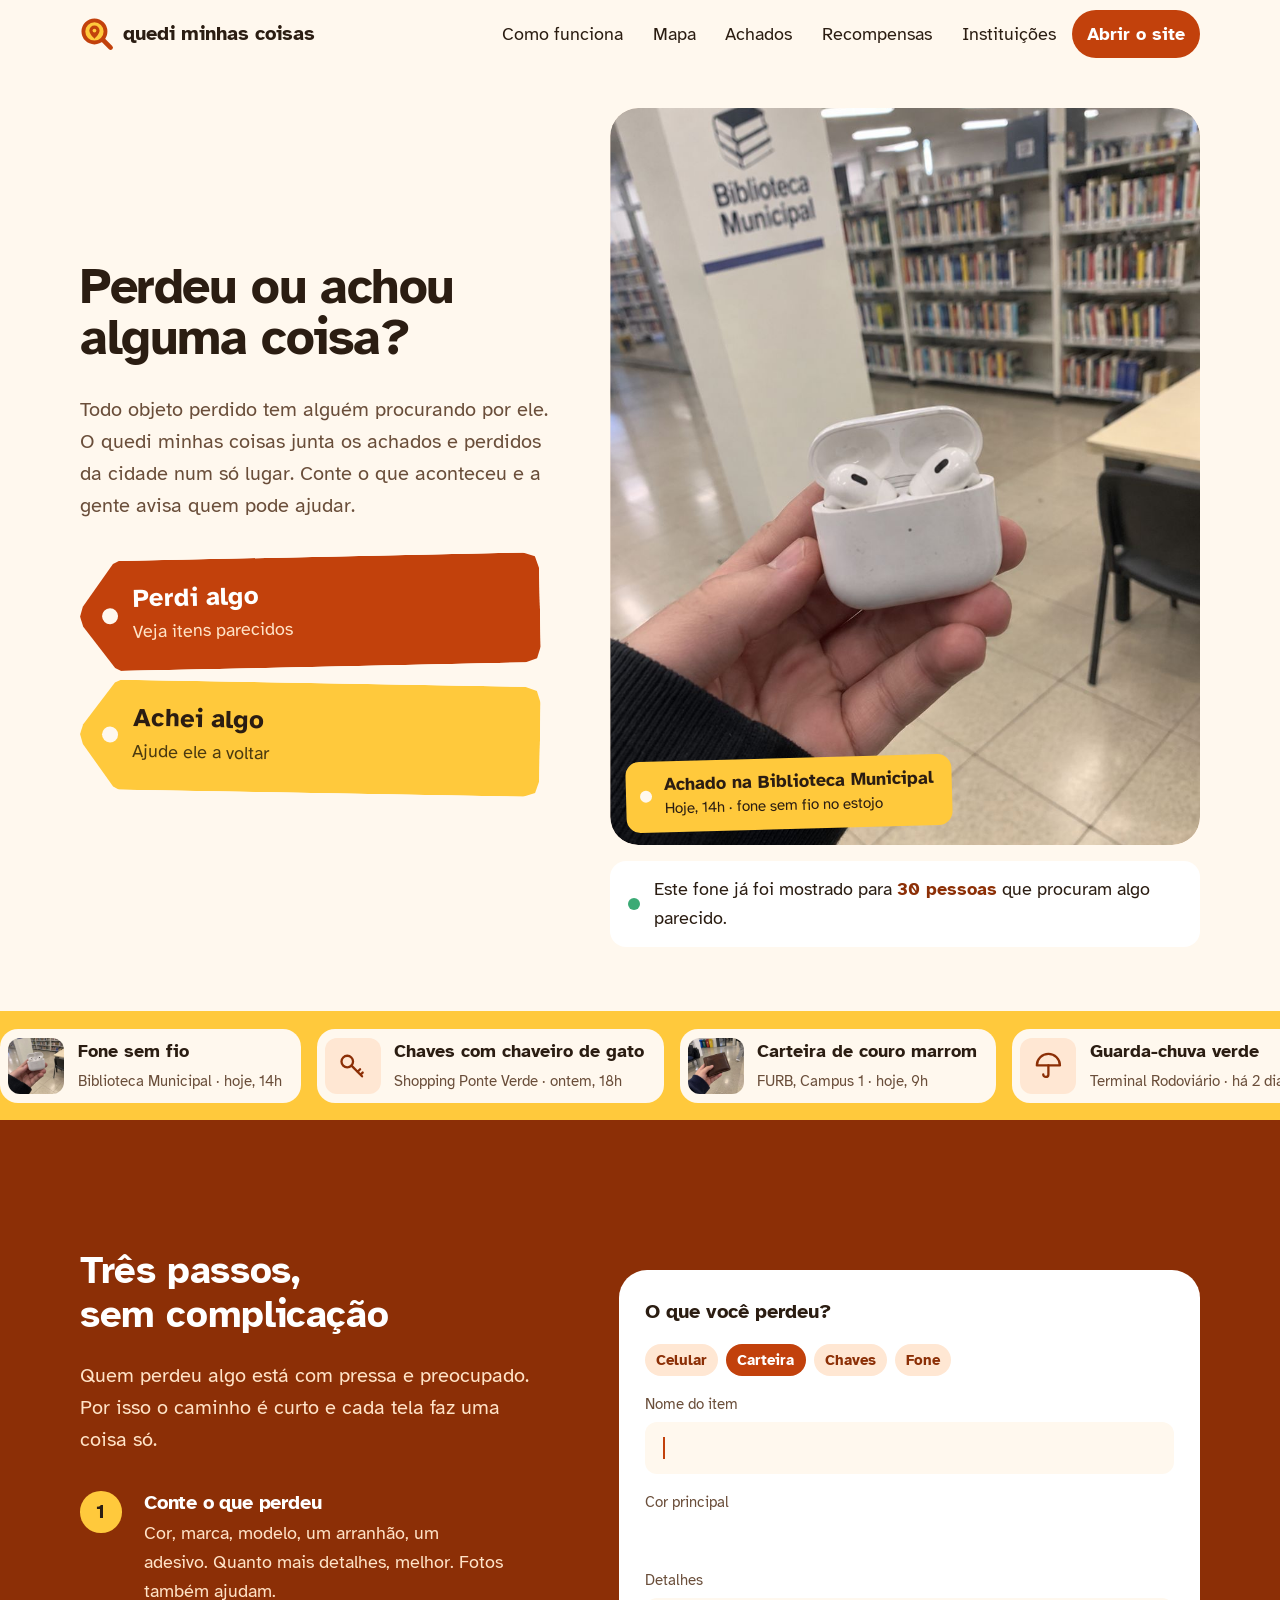
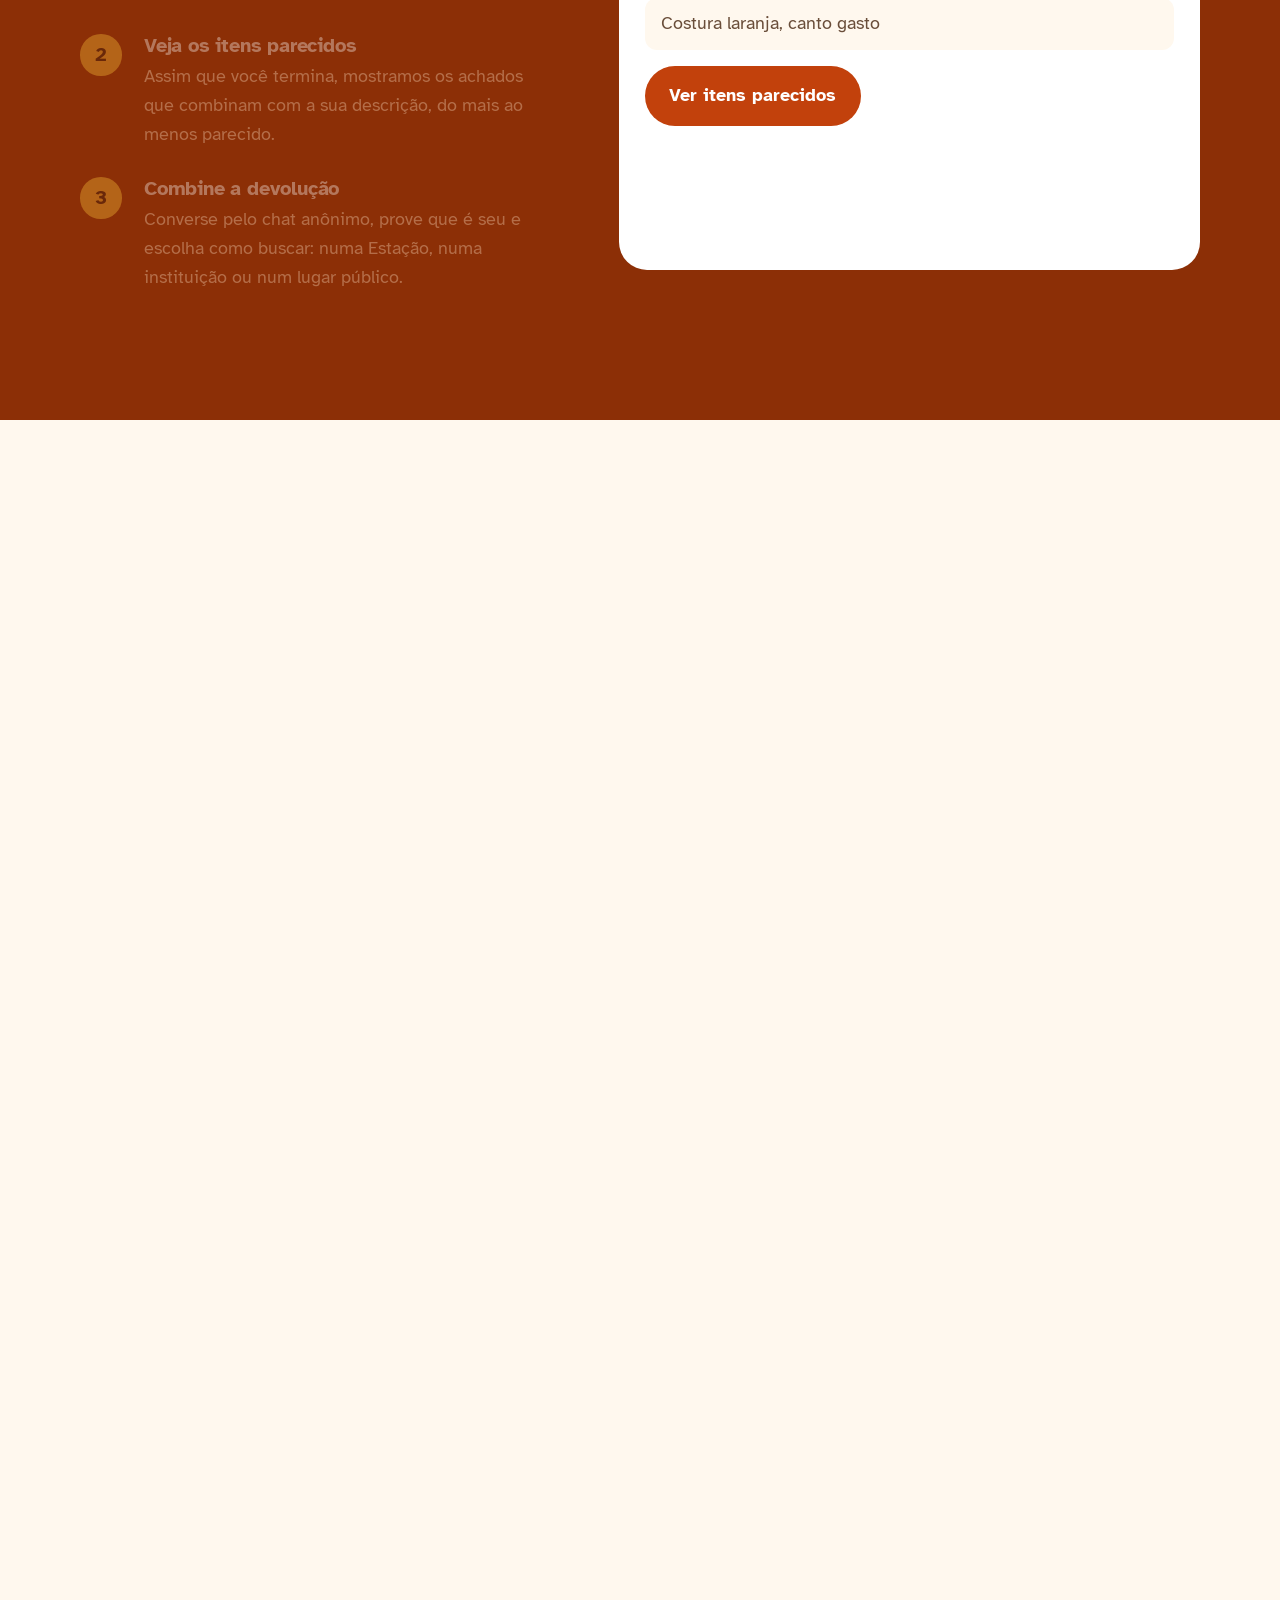
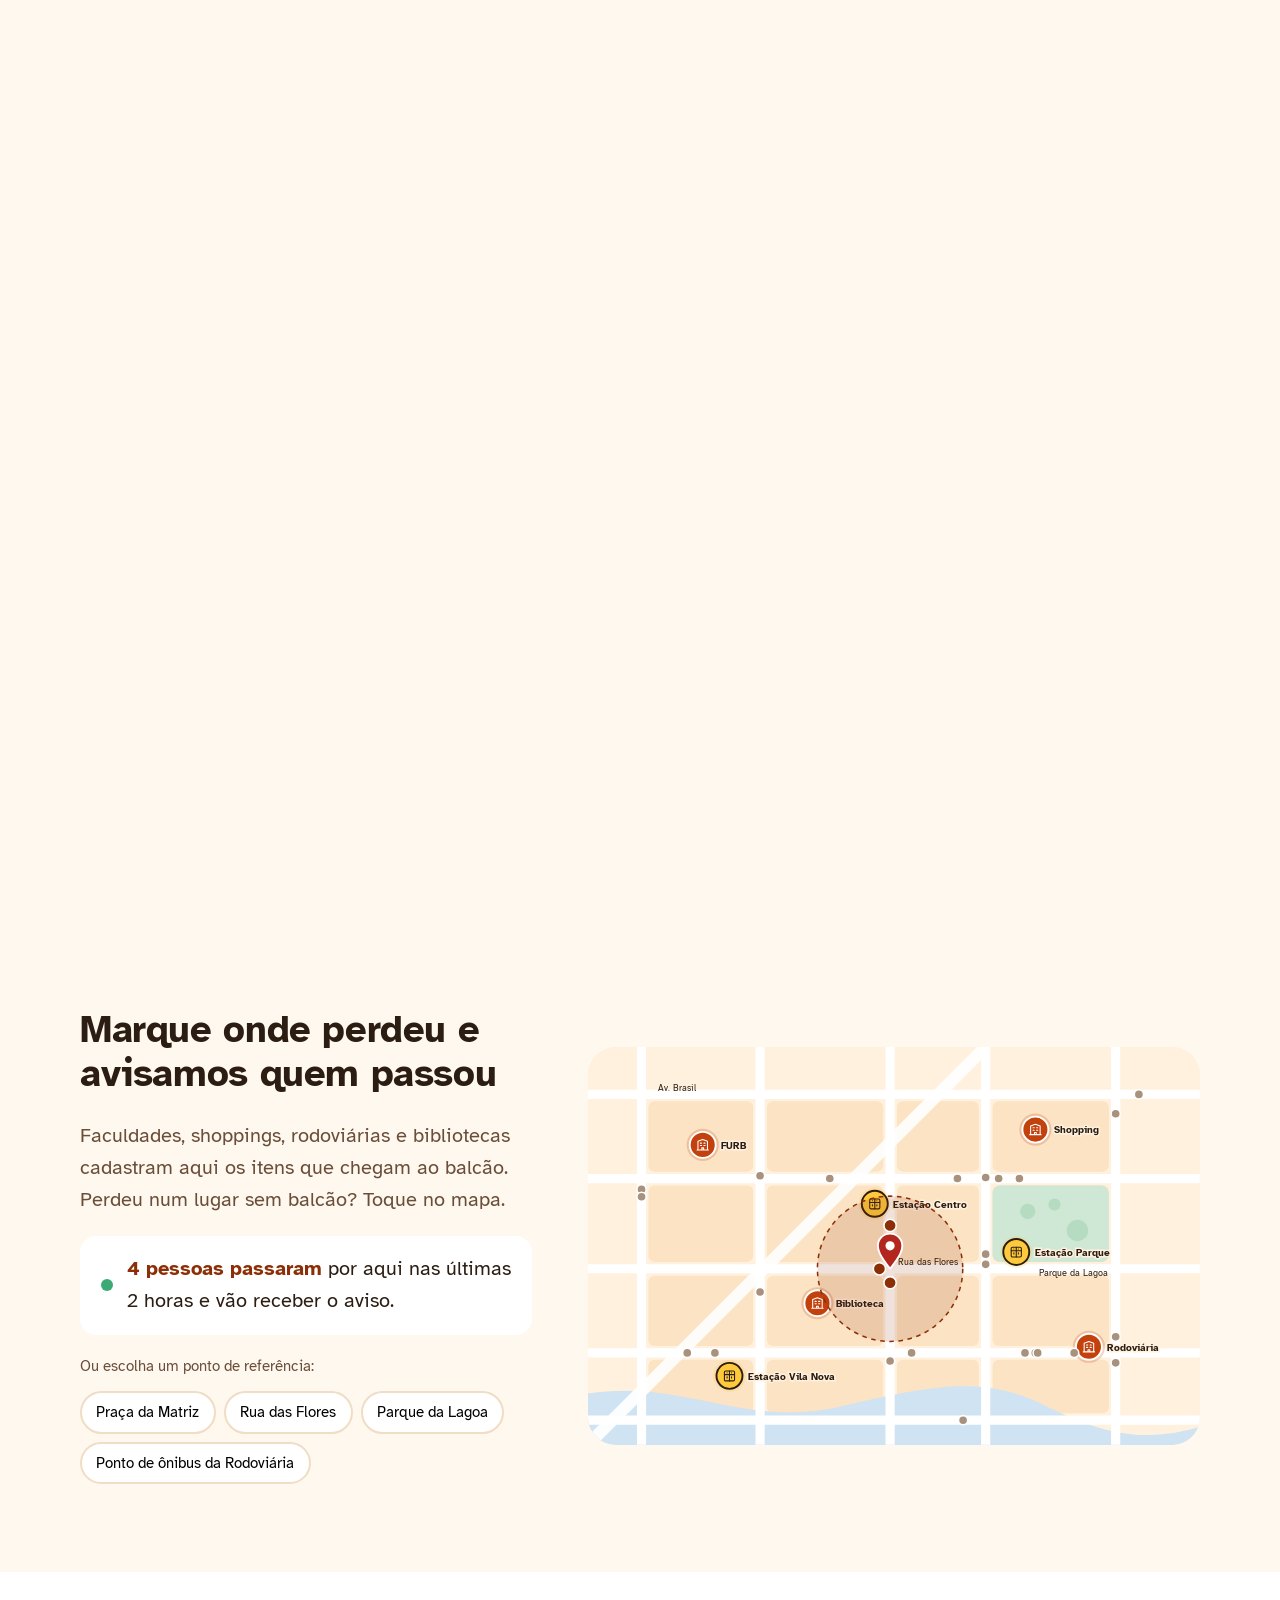
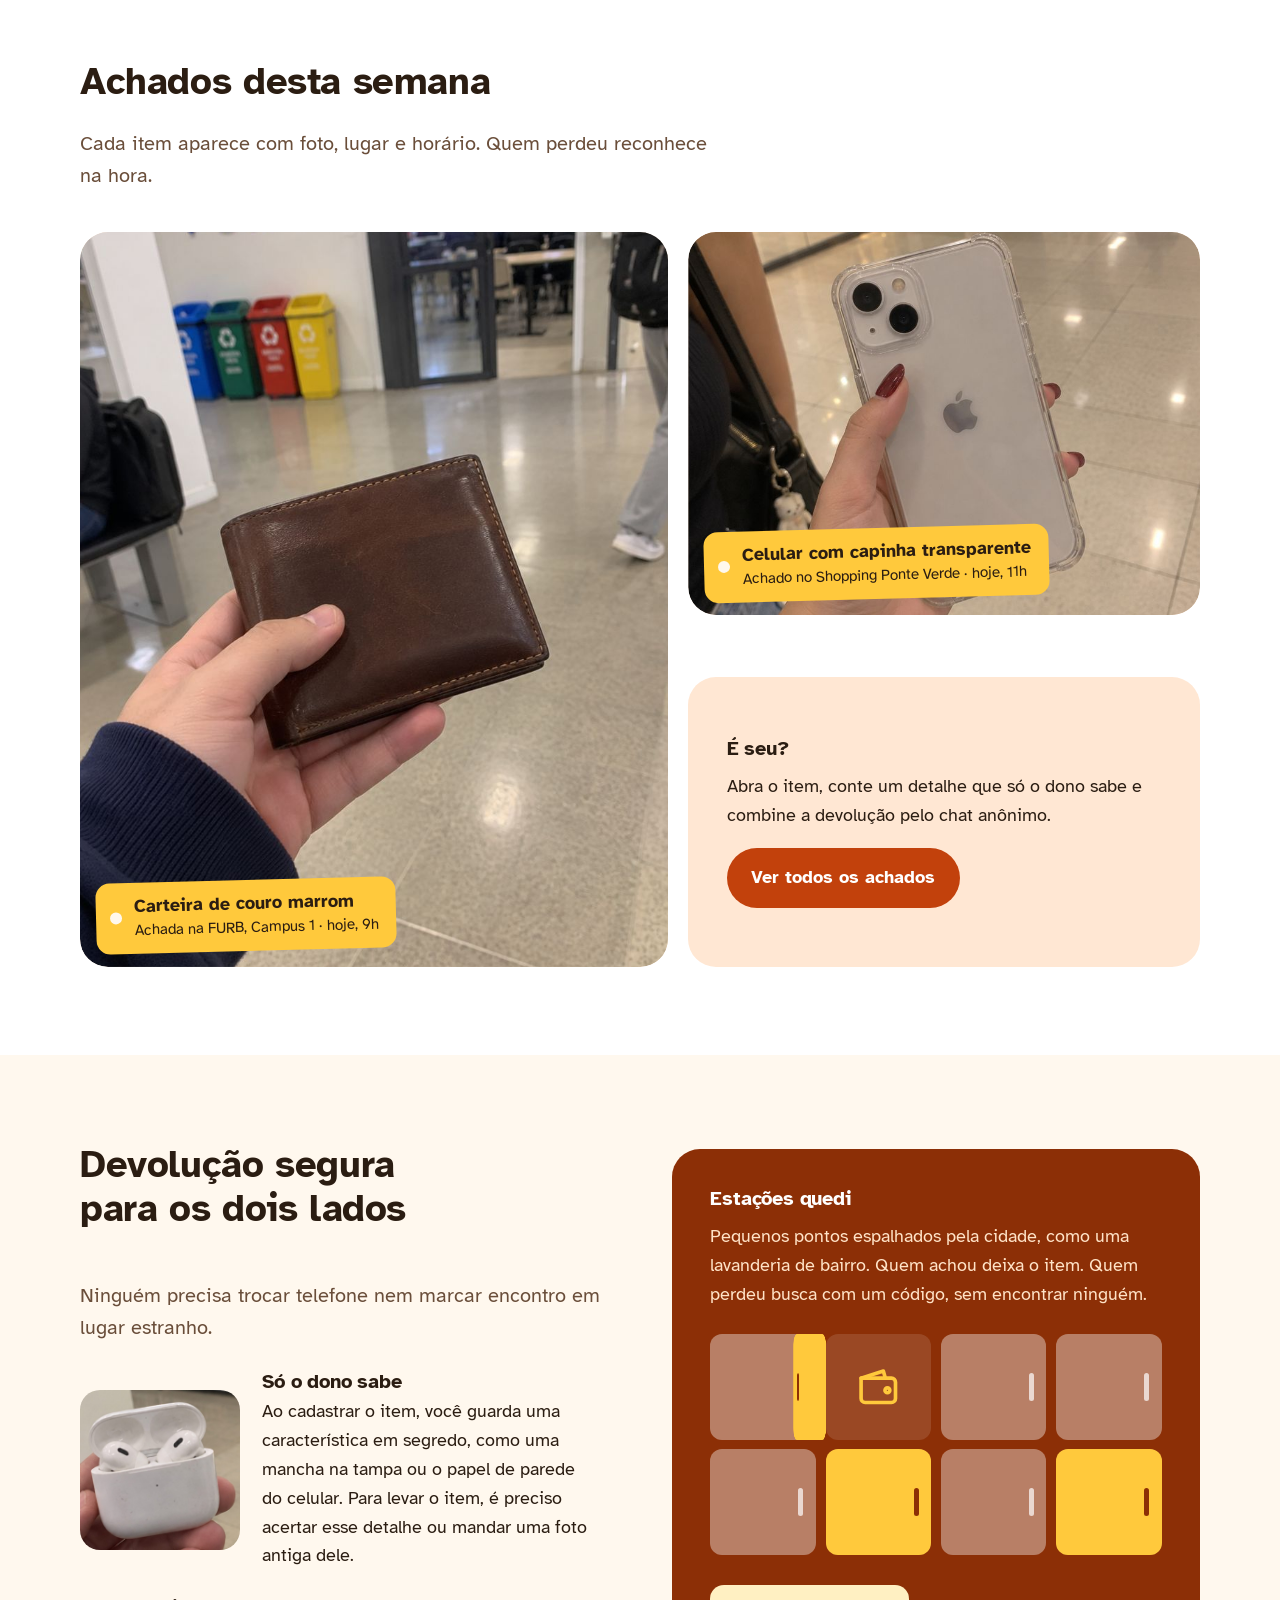
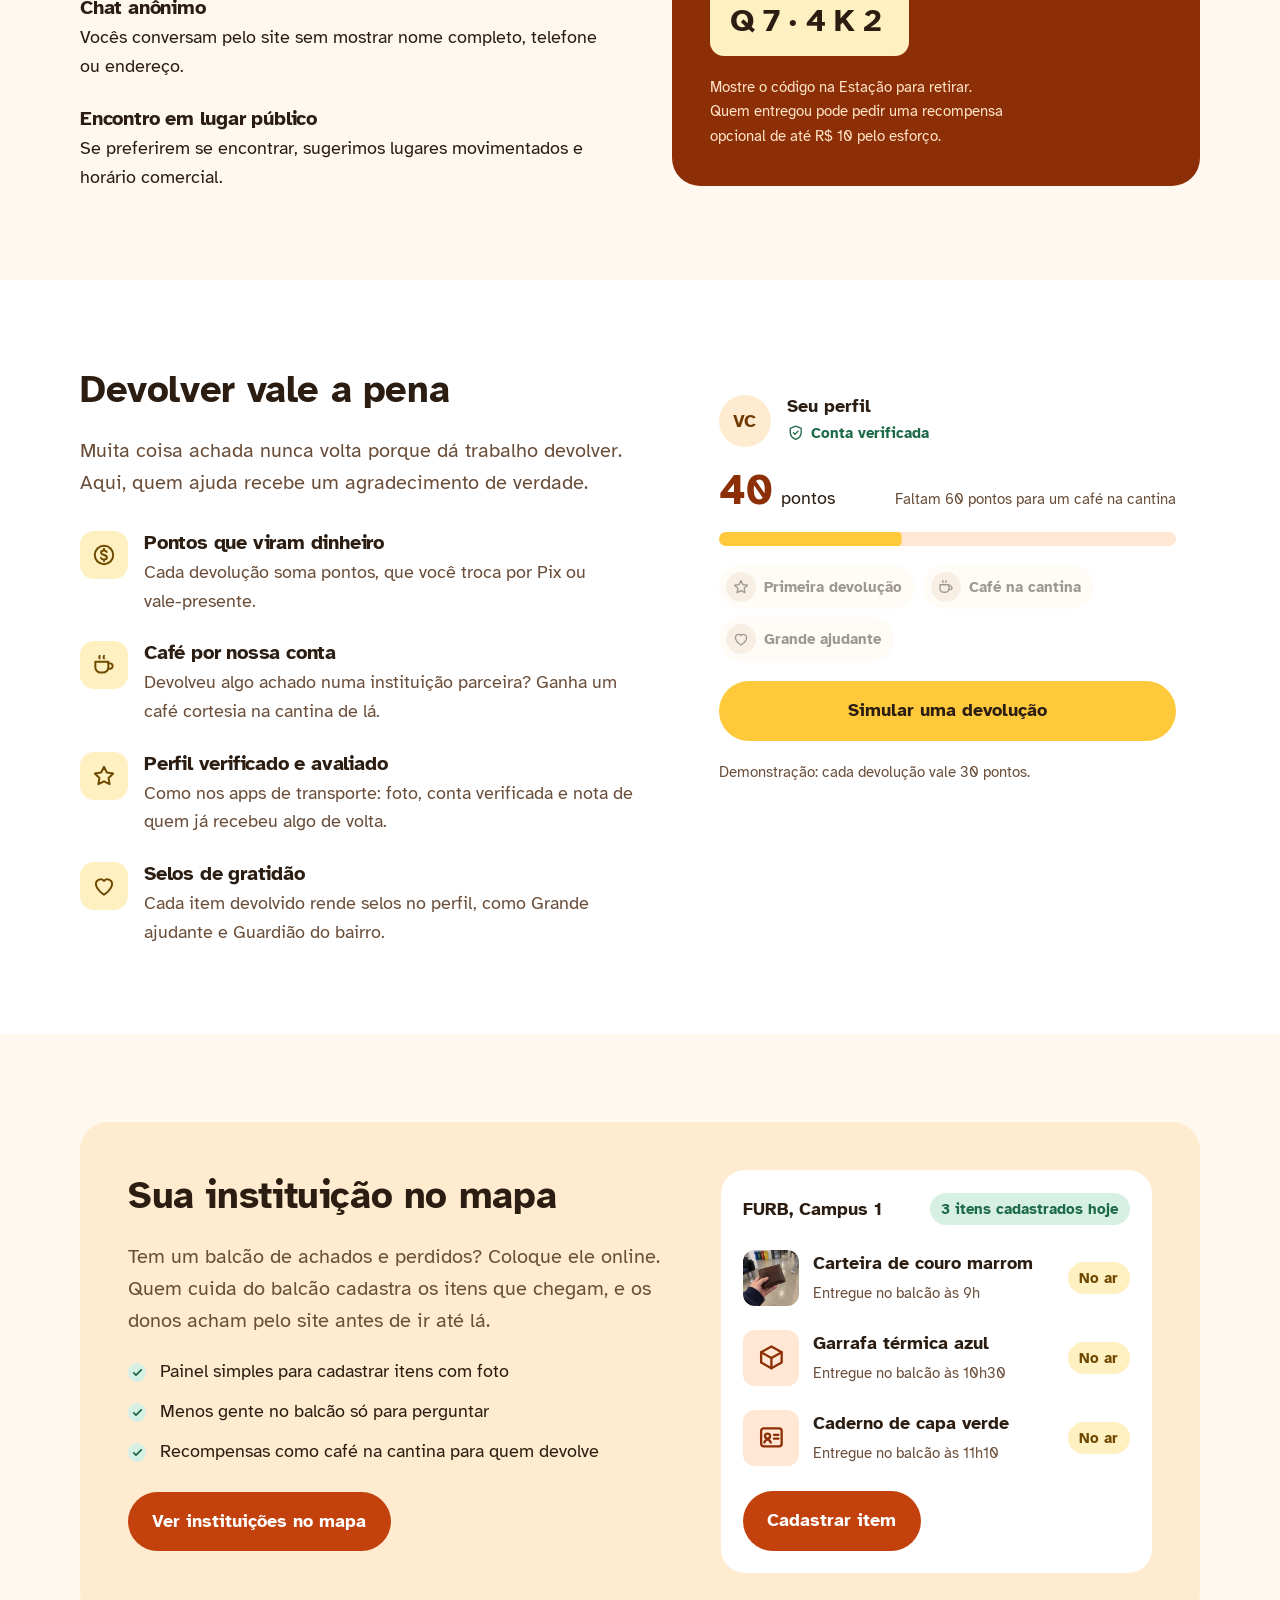
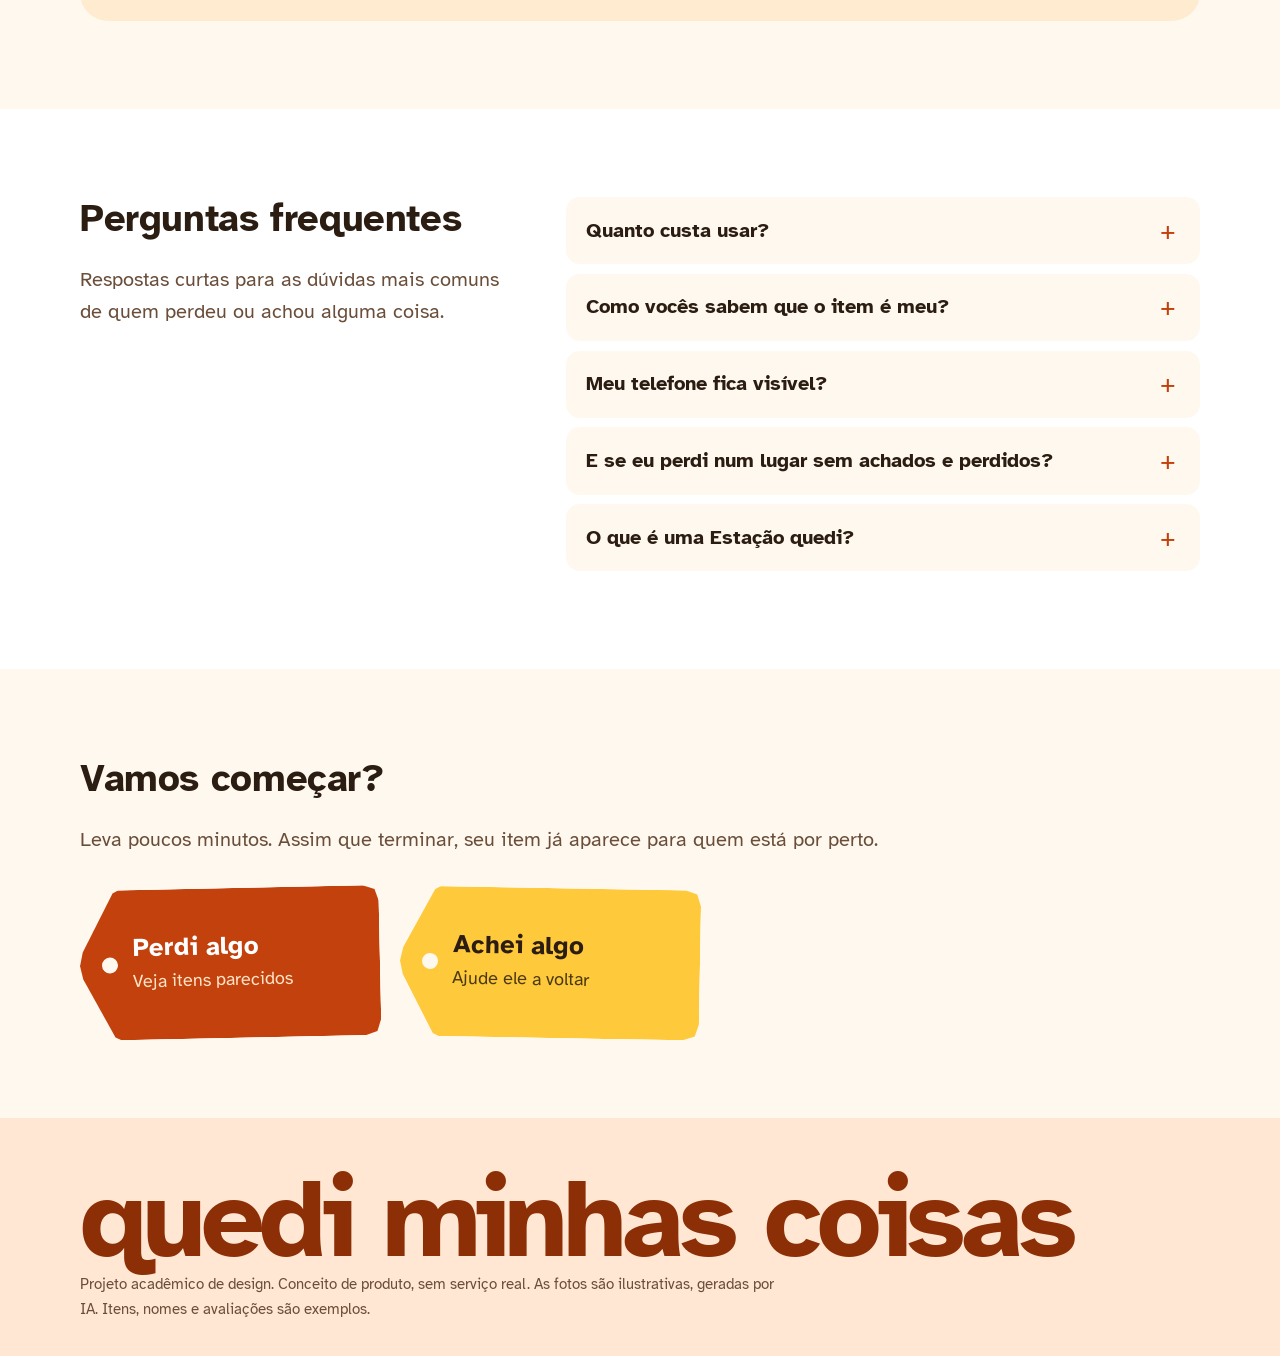
==== index.html @ 99cfe6bd "Site de produto: landing animada e protótipo navegável - Landing (index.html) com animações em GSAP " ====
<!DOCTYPE html>
<html lang="pt-BR">
<head>
  <meta charset="utf-8">
  <meta name="viewport" content="width=device-width, initial-scale=1">
  <meta name="theme-color" content="#FFF8EE">
  <title>quedi minhas coisas: achados e perdidos da cidade num só lugar</title>
  <meta name="description" content="Perdeu ou achou alguma coisa? O quedi minhas coisas junta os achados e perdidos da cidade, encontra itens parecidos com o seu e ajuda na devolução segura.">
  <link rel="preconnect" href="https://fonts.googleapis.com">
  <link rel="preconnect" href="https://fonts.gstatic.com" crossorigin>
  <link href="https://fonts.googleapis.com/css2?family=Atkinson+Hyperlegible:ital,wght@0,400;0,700;1,400&display=swap" rel="stylesheet">
  <link rel="icon" href="favicon.svg" type="image/svg+xml">
  <link rel="stylesheet" href="css/style.css">
  <link rel="stylesheet" href="css/landing.css">
</head>
<body>
  <a class="skip" href="#conteudo">Pular para o conteúdo</a>
  <div class="progress-bar" aria-hidden="true"></div>

  <header class="site-head">
    <div class="wrap">
      <a class="brand" href="index.html" translate="no" data-logo><span class="brand-name">quedi minhas coisas</span></a>
      <nav class="site-nav" aria-label="Principal">
        <a href="#como-funciona">Como funciona</a>
        <a href="#mapa">Mapa</a>
        <a href="#achados">Achados</a>
        <a href="#recompensas">Recompensas</a>
        <a href="#instituicoes">Instituições</a>
        <a class="btn btn-lago btn-small" href="app.html">Abrir o site</a>
      </nav>
    </div>
  </header>

  <main id="conteudo">

    <!-- ===== HERO ===== -->
    <section class="hero">
      <div class="wrap hero-grid">
        <div>
          <h1>Perdeu ou achou alguma coisa?</h1>
          <p class="lead">Todo objeto perdido tem alguém procurando por ele. O quedi minhas coisas junta os achados e perdidos da cidade num só lugar. Conte o que aconteceu e a gente avisa quem pode ajudar.</p>
          <div class="tags">
            <a class="tag tag-lost" href="app.html#perdi">
              <span class="tag-text"><span class="tag-title">Perdi algo</span><span class="tag-sub">Veja itens parecidos</span></span>
            </a>
            <a class="tag tag-found" href="app.html#achei">
              <span class="tag-text"><span class="tag-title">Achei algo</span><span class="tag-sub">Ajude ele a voltar</span></span>
            </a>
          </div>
        </div>
        <div class="hero-side">
          <figure class="hero-photo">
            <img src="assets/img/fone-biblioteca.jpg" width="960" height="1280" fetchpriority="high"
                 alt="Mão segurando um estojo de fone sem fio branco, aberto, dentro da Biblioteca Municipal">
            <figcaption class="photo-tag">Achado na Biblioteca Municipal<br><span>Hoje, 14h · fone sem fio no estojo</span></figcaption>
          </figure>
          <div class="hope" aria-live="polite">
            <span class="hope-dot" aria-hidden="true"></span>
            <span>Este fone já foi mostrado para <strong data-count="30">30 pessoas</strong> que procuram algo parecido.</span>
          </div>
        </div>
      </div>
    </section>

    <!-- ===== FAIXA DE ACHADOS ===== -->
    <section class="marquee" aria-label="Itens achados agora">
      <div class="marquee-track">
        <ul class="m-set">
          <li class="m-item"><img src="assets/img/fone-biblioteca-sq.jpg" width="360" height="360" alt=""><span><strong>Fone sem fio</strong><br><small>Biblioteca Municipal · hoje, 14h</small></span></li>
          <li class="m-item"><div class="thumb" data-icon="chaves"></div><span><strong>Chaves com chaveiro de gato</strong><br><small>Shopping Ponte Verde · ontem, 18h</small></span></li>
          <li class="m-item"><img src="assets/img/carteira-furb-sq.jpg" width="360" height="360" alt=""><span><strong>Carteira de couro marrom</strong><br><small>FURB, Campus 1 · hoje, 9h</small></span></li>
          <li class="m-item"><div class="thumb" data-icon="guardachuva"></div><span><strong>Guarda-chuva verde</strong><br><small>Terminal Rodoviário · há 2 dias</small></span></li>
          <li class="m-item"><img src="assets/img/celular-shopping-sq.jpg" width="360" height="360" alt=""><span><strong>Celular com capinha transparente</strong><br><small>Shopping Ponte Verde · hoje, 11h</small></span></li>
          <li class="m-item"><div class="thumb" data-icon="oculos"></div><span><strong>Óculos de grau</strong><br><small>FURB, Campus 1 · há 4 dias</small></span></li>
          <li class="m-item"><div class="thumb" data-icon="mochila"></div><span><strong>Mochila azul-marinho</strong><br><small>Biblioteca Municipal · ontem, 16h</small></span></li>
        </ul>
      </div>
    </section>

    <!-- ===== COMO FUNCIONA (tela fixa com o protótipo animado) ===== -->
    <section class="story" id="como-funciona" aria-labelledby="t-story">
      <div class="wrap story-grid">
        <div class="story-text">
          <h2 id="t-story">Três passos, sem complicação</h2>
          <p class="lead">Quem perdeu algo está com pressa e preocupado. Por isso o caminho é curto e cada tela faz uma coisa só.</p>
          <ol class="story-steps">
            <li><h3>Conte o que perdeu</h3><p>Cor, marca, modelo, um arranhão, um adesivo. Quanto mais detalhes, melhor. Fotos também ajudam.</p></li>
            <li><h3>Veja os itens parecidos</h3><p>Assim que você termina, mostramos os achados que combinam com a sua descrição, do mais ao menos parecido.</p></li>
            <li><h3>Combine a devolução</h3><p>Converse pelo chat anônimo, prove que é seu e escolha como buscar: numa Estação, numa instituição ou num lugar público.</p></li>
          </ol>
        </div>

        <div class="story-stage" aria-hidden="true">
          <div class="screen screen-0" data-ui>
            <p class="screen-title">O que você perdeu?</p>
            <div class="chip-row"><span class="chip">Celular</span><span class="chip is-pick">Carteira</span><span class="chip">Chaves</span><span class="chip">Fone</span></div>
            <div class="mock-field"><span class="mock-label">Nome do item</span><span class="mock-input"><span data-type>Carteira de couro marrom</span><i class="caret"></i></span></div>
            <div class="mock-field"><span class="mock-label">Cor principal</span><div class="dots"><i style="--c:#222"></i><i style="--c:#fff"></i><i style="--c:#2F6DB5"></i><i class="is-pick" style="--c:#8A5A3B"></i><i style="--c:#C8413B"></i></div></div>
            <div class="mock-field"><span class="mock-label">Detalhes</span><span class="mock-input mock-soft">Costura laranja, canto gasto</span></div>
            <span class="btn btn-lago mock-btn">Ver itens parecidos</span>
          </div>

          <div class="screen screen-1" data-ui>
            <div class="hope"><span class="hope-dot"></span><span>Encontramos <strong>3 itens parecidos</strong> com a sua carteira.</span></div>
            <ul class="mock-list">
              <li class="match-row"><img class="thumb-photo" src="assets/img/carteira-furb-sq.jpg" width="360" height="360" alt=""><div><strong>Carteira de couro marrom</strong><br><span class="muted small">FURB · hoje, 9h</span><div class="bar"><span style="--p:.94"></span></div></div><div class="match-pct"><span data-pct="94">94%</span><small>parecido</small></div></li>
              <li class="match-row"><div class="thumb" data-icon="carteira"></div><div><strong>Carteira preta com zíper</strong><br><span class="muted small">Terminal Rodoviário · 2 dias</span><div class="bar"><span style="--p:.63"></span></div></div><div class="match-pct"><span data-pct="63">63%</span><small>parecido</small></div></li>
              <li class="match-row"><div class="thumb" data-icon="documentos"></div><div><strong>Porta-cartões marrom</strong><br><span class="muted small">Shopping Ponte Verde · 3 dias</span><div class="bar"><span style="--p:.48"></span></div></div><div class="match-pct"><span data-pct="48">48%</span><small>parecido</small></div></li>
            </ul>
          </div>

          <div class="screen screen-2" data-ui>
            <div class="chip chip-menta">Dono confirmado</div>
            <div class="chat-mock">
              <div class="msg them"><small>Marina (quem achou)</small>Achei hoje cedo na FURB e guardei direitinho.</div>
              <div class="msg me"><small>Você</small>Que alívio! Posso buscar numa Estação?</div>
              <div class="msg them"><small>Marina (quem achou)</small>Pode sim. Deixo lá até as 18h.</div>
            </div>
            <div class="pickup">
              <div class="code">Q7·4K2</div>
              <p class="muted small">Código de retirada na Estação quedi Centro, Rua das Flores, 120</p>
            </div>
          </div>
        </div>
      </div>
    </section>

    <!-- ===== MAPA VIVO ===== -->
    <section class="section" id="mapa" aria-labelledby="t-mapa">
      <div class="wrap map-live">
        <div class="map-copy">
          <h2 id="t-mapa" data-reveal>Marque onde perdeu e avisamos quem passou</h2>
          <p class="lead" data-reveal>Faculdades, shoppings, rodoviárias e bibliotecas cadastram aqui os itens que chegam ao balcão. Perdeu num lugar sem balcão? Toque no mapa.</p>
          <div class="hope hope-big" data-reveal aria-live="polite">
            <span class="hope-dot" aria-hidden="true"></span>
            <span id="notified">Toque no mapa para ver quantas pessoas seriam avisadas.</span>
          </div>
          <p class="muted small" data-reveal style="margin:1.2rem 0 .6rem">Ou escolha um ponto de referência:</p>
          <div class="landmarks" id="landmarks" data-reveal></div>
        </div>
        <div class="map-live-box" id="live-map" data-reveal></div>
      </div>
    </section>

    <!-- ===== ACHADOS DA SEMANA ===== -->
    <section class="section section-alt" id="achados" aria-labelledby="t-achados">
      <div class="wrap">
        <div class="section-head">
          <h2 id="t-achados" data-reveal>Achados desta semana</h2>
          <p class="lead" data-reveal>Cada item aparece com foto, lugar e horário. Quem perdeu reconhece na hora.</p>
        </div>
        <div class="found-wall">
          <figure class="found-big">
            <img src="assets/img/carteira-furb.jpg" width="960" height="1280" loading="lazy" alt="Mão segurando uma carteira de couro marrom no saguão da FURB">
            <figcaption class="photo-tag">Carteira de couro marrom<br><span>Achada na FURB, Campus 1 · hoje, 9h</span></figcaption>
          </figure>
          <figure class="found-small">
            <img src="assets/img/celular-shopping.jpg" width="960" height="1280" loading="lazy" alt="Mão segurando um celular branco com capinha transparente num corredor de shopping">
            <figcaption class="photo-tag">Celular com capinha transparente<br><span>Achado no Shopping Ponte Verde · hoje, 11h</span></figcaption>
          </figure>
          <div class="found-note" data-reveal>
            <h3>É seu?</h3>
            <p>Abra o item, conte um detalhe que só o dono sabe e combine a devolução pelo chat anônimo.</p>
            <a class="btn btn-lago" href="app.html#inicio">Ver todos os achados</a>
          </div>
        </div>
      </div>
    </section>

    <!-- ===== DEVOLUÇÃO SEGURA + ESTAÇÃO ===== -->
    <section class="section" id="seguranca" aria-labelledby="t-seg">
      <div class="wrap station-grid">
        <div class="station-copy">
          <h2 id="t-seg" data-reveal>Devolução segura para os dois lados</h2>
          <p class="lead" data-reveal>Ninguém precisa trocar telefone nem marcar encontro em lugar estranho.</p>
          <div class="secret-row" data-reveal>
            <img src="assets/img/fone-detalhe.jpg" width="720" height="688" loading="lazy" alt="Estojo de fone branco de perto, com pequenas manchas na tampa">
            <div>
              <h3>Só o dono sabe</h3>
              <p>Ao cadastrar o item, você guarda uma característica em segredo, como uma mancha na tampa ou o papel de parede do celular. Para levar o item, é preciso acertar esse detalhe ou mandar uma foto antiga dele.</p>
            </div>
          </div>
          <div data-reveal>
            <h3>Chat anônimo</h3>
            <p>Vocês conversam pelo site sem mostrar nome completo, telefone ou endereço.</p>
          </div>
          <div data-reveal>
            <h3>Encontro em lugar público</h3>
            <p>Se preferirem se encontrar, sugerimos lugares movimentados e horário comercial.</p>
          </div>
        </div>

        <div class="station-card" data-reveal>
          <h3>Estações quedi</h3>
          <p>Pequenos pontos espalhados pela cidade, como uma lavanderia de bairro. Quem achou deixa o item. Quem perdeu busca com um código, sem encontrar ninguém.</p>
          <div class="lockers-live" role="group" aria-label="Compartimentos de uma Estação quedi. Toque para abrir.">
            <button class="locker" type="button" aria-expanded="false" aria-label="Abrir compartimento vazio"><span class="inside"></span><span class="door"></span></button>
            <button class="locker is-full" type="button" aria-expanded="false" aria-label="Abrir compartimento com uma carteira"><span class="inside" data-icon="carteira"></span><span class="door"></span></button>
            <button class="locker" type="button" aria-expanded="false" aria-label="Abrir compartimento vazio"><span class="inside"></span><span class="door"></span></button>
            <button class="locker" type="button" aria-expanded="false" aria-label="Abrir compartimento vazio"><span class="inside"></span><span class="door"></span></button>
            <button class="locker" type="button" aria-expanded="false" aria-label="Abrir compartimento vazio"><span class="inside"></span><span class="door"></span></button>
            <button class="locker is-full" type="button" aria-expanded="false" aria-label="Abrir compartimento com chaves"><span class="inside" data-icon="chaves"></span><span class="door"></span></button>
            <button class="locker" type="button" aria-expanded="false" aria-label="Abrir compartimento vazio"><span class="inside"></span><span class="door"></span></button>
            <button class="locker is-full" type="button" aria-expanded="false" aria-label="Abrir compartimento com um fone"><span class="inside" data-icon="fone"></span><span class="door"></span></button>
          </div>
          <div class="station-foot">
            <div>
              <div class="code" id="station-code" role="img" aria-label="Código de retirada: Q 7, 4, K 2">Q7·4K2</div>
            </div>
            <p class="small">Mostre o código na Estação para retirar. Quem entregou pode pedir uma recompensa opcional de até R$ 10 pelo esforço.</p>
          </div>
        </div>
      </div>
    </section>

    <!-- ===== RECOMPENSAS ===== -->
    <section class="section section-alt" id="recompensas" aria-labelledby="t-rec">
      <div class="wrap rewards">
        <div>
          <h2 id="t-rec" data-reveal>Devolver vale a pena</h2>
          <p class="lead" data-reveal>Muita coisa achada nunca volta porque dá trabalho devolver. Aqui, quem ajuda recebe um agradecimento de verdade.</p>
          <ul class="reward-list">
            <li data-reveal><div class="ico" data-icon="moeda"></div><div><h3>Pontos que viram dinheiro</h3><p>Cada devolução soma pontos, que você troca por Pix ou vale-presente.</p></div></li>
            <li data-reveal><div class="ico" data-icon="cafe"></div><div><h3>Café por nossa conta</h3><p>Devolveu algo achado numa instituição parceira? Ganha um café cortesia na cantina de lá.</p></div></li>
            <li data-reveal><div class="ico" data-icon="estrela"></div><div><h3>Perfil verificado e avaliado</h3><p>Como nos apps de transporte: foto, conta verificada e nota de quem já recebeu algo de volta.</p></div></li>
            <li data-reveal><div class="ico" data-icon="coracao"></div><div><h3>Selos de gratidão</h3><p>Cada item devolvido rende selos no perfil, como Grande ajudante e Guardião do bairro.</p></div></li>
          </ul>
        </div>

        <div class="panel rewards-live" data-ui data-reveal>
          <div class="profile-top">
            <div class="avatar">VC</div>
            <div><strong>Seu perfil</strong><br><span class="verified" data-icon-inline="escudo">Conta verificada</span></div>
          </div>
          <div class="points-row">
            <div class="points"><b id="pts">40</b><span>pontos</span></div>
            <span class="muted small" id="pts-next" aria-live="polite">Faltam 60 pontos para um café na cantina</span>
          </div>
          <div class="meter" role="progressbar" aria-valuemin="0" aria-valuemax="100" aria-valuenow="40" aria-label="Progresso até o café na cantina"><span id="meter-fill"></span></div>
          <div class="seals" id="seals">
            <span class="seal is-locked" data-need="1"><i data-icon="estrela"></i>Primeira devolução</span>
            <span class="seal is-locked" data-need="2"><i data-icon="cafe"></i>Café na cantina</span>
            <span class="seal is-locked" data-need="5"><i data-icon="coracao"></i>Grande ajudante</span>
          </div>
          <button class="btn btn-sol" type="button" id="sim-return">Simular uma devolução</button>
          <p class="hint">Demonstração: cada devolução vale 30 pontos.</p>
        </div>
      </div>
    </section>

    <!-- ===== INSTITUIÇÕES ===== -->
    <section class="section" id="instituicoes" aria-labelledby="t-inst">
      <div class="wrap">
        <div class="inst">
          <div>
            <h2 id="t-inst" data-reveal>Sua instituição no mapa</h2>
            <p class="lead" data-reveal>Tem um balcão de achados e perdidos? Coloque ele online. Quem cuida do balcão cadastra os itens que chegam, e os donos acham pelo site antes de ir até lá.</p>
            <ul class="checks" data-reveal>
              <li>Painel simples para cadastrar itens com foto</li>
              <li>Menos gente no balcão só para perguntar</li>
              <li>Recompensas como café na cantina para quem devolve</li>
            </ul>
            <p style="margin-top:1.6rem" data-reveal><a class="btn btn-lago" href="app.html#mapa">Ver instituições no mapa</a></p>
          </div>
          <div class="inst-panel" data-ui aria-label="Exemplo do painel da instituição">
            <div class="inst-head"><strong>FURB, Campus 1</strong><span class="chip chip-menta">3 itens cadastrados hoje</span></div>
            <ul class="inst-list">
              <li><img class="thumb-photo" src="assets/img/carteira-furb-sq.jpg" width="360" height="360" alt=""><div><strong>Carteira de couro marrom</strong><br><span class="muted small">Entregue no balcão às 9h</span></div><span class="chip chip-sol">No ar</span></li>
              <li><div class="thumb" data-icon="outro"></div><div><strong>Garrafa térmica azul</strong><br><span class="muted small">Entregue no balcão às 10h30</span></div><span class="chip chip-sol">No ar</span></li>
              <li><div class="thumb" data-icon="documentos"></div><div><strong>Caderno de capa verde</strong><br><span class="muted small">Entregue no balcão às 11h10</span></div><span class="chip chip-sol">No ar</span></li>
            </ul>
            <span class="btn btn-lago mock-btn">Cadastrar item</span>
          </div>
        </div>
      </div>
    </section>

    <!-- ===== FAQ ===== -->
    <section class="section section-alt" aria-labelledby="t-faq">
      <div class="wrap faq-grid">
        <div class="section-head">
          <h2 id="t-faq" data-reveal>Perguntas frequentes</h2>
          <p class="lead" data-reveal>Respostas curtas para as dúvidas mais comuns de quem perdeu ou achou alguma coisa.</p>
        </div>
        <div class="faq" data-reveal>
          <details>
            <summary>Quanto custa usar?</summary>
            <p>Cadastrar um item perdido ou achado é de graça. A única taxa é a recompensa opcional de até R$ 10 que quem achou pode pedir ao deixar o item numa Estação.</p>
          </details>
          <details>
            <summary>Como vocês sabem que o item é meu?</summary>
            <p>No cadastro, você guarda uma característica que não aparece para ninguém. Para retirar o item, você precisa acertar esse detalhe ou mandar uma foto em que o item aparece.</p>
          </details>
          <details>
            <summary>Meu telefone fica visível?</summary>
            <p>Não. Toda conversa acontece pelo chat anônimo do site. Você decide se quer compartilhar mais alguma coisa.</p>
          </details>
          <details>
            <summary>E se eu perdi num lugar sem achados e perdidos?</summary>
            <p>Marque no mapa onde acha que perdeu, com dia e hora. As pessoas que passaram perto desse ponto recebem um aviso para ficar de olho.</p>
          </details>
          <details>
            <summary>O que é uma Estação quedi?</summary>
            <p>Um ponto físico pequeno, como uma lavanderia de bairro ou uma agência dos Correios. Serve para a cidade toda: quem achou deixa o item lá, e o dono busca com um código.</p>
          </details>
        </div>
      </div>
    </section>

    <!-- ===== FINAL ===== -->
    <section class="section final" aria-labelledby="t-final">
      <div class="wrap">
        <h2 id="t-final" data-reveal>Vamos começar?</h2>
        <p class="lead" data-reveal>Leva poucos minutos. Assim que terminar, seu item já aparece para quem está por perto.</p>
        <div class="tags" data-reveal>
          <a class="tag tag-lost" href="app.html#perdi"><span class="tag-text"><span class="tag-title">Perdi algo</span><span class="tag-sub">Veja itens parecidos</span></span></a>
          <a class="tag tag-found" href="app.html#achei"><span class="tag-text"><span class="tag-title">Achei algo</span><span class="tag-sub">Ajude ele a voltar</span></span></a>
        </div>
      </div>
    </section>
  </main>

  <footer class="site-foot site-foot-big">
    <div class="wrap">
      <p class="wordmark" translate="no" aria-hidden="true">quedi minhas coisas</p>
      <p class="muted small foot-note">Projeto acadêmico de design. Conceito de produto, sem serviço real. As fotos são ilustrativas, geradas por IA. Itens, nomes e avaliações são exemplos.</p>
    </div>
  </footer>

  <script src="assets/vendor/gsap.min.js"></script>
  <script src="assets/vendor/ScrollTrigger.min.js"></script>
  <script src="js/shared.js"></script>
  <script src="js/motion.js"></script>
</body>
</html>
---- css/style.css ----
/* ============================================================
   quedi minhas coisas — estilos compartilhados
   Paleta quente (laranja + amarelo), tipografia
   Atkinson Hyperlegible (criada para máxima legibilidade).
   ============================================================ */

:root {
  --bg: #FFF8EE;
  --surface: #FFFFFF;
  --ink: #2B1D12;
  --ink-soft: #6A4E3A;
  --line: #F0DDC5;

  --lago: #C2410C;        /* "Perdi algo" / ações principais */
  --lago-deep: #8C2F06;
  --lago-soft: #FFE7D3;

  --sol: #FFC93C;         /* "Achei algo" / esperança */
  --sol-soft: #FFF0C2;
  --sol-deep: #6E4A00;

  --menta: #D6F0E4;       /* confirmações */
  --menta-deep: #1D6A48;

  --lilas: #FFEBCF;

  --r-tag: 20px;
  --r-box: 16px;
  --r-field: 12px;

  --shadow: 0 1px 2px rgba(43, 29, 18, .06), 0 8px 24px rgba(194, 65, 12, .1);

  --font: "Atkinson Hyperlegible", system-ui, -apple-system, "Segoe UI", sans-serif;
  --measure: 62ch;
  --ease-out: cubic-bezier(0.23, 1, 0.32, 1);
  --ease-in-out: cubic-bezier(0.77, 0, 0.175, 1);
  --ease-drawer: cubic-bezier(0.32, 0.72, 0, 1);
}

* { box-sizing: border-box; }
[hidden] { display: none !important; }
[tabindex="-1"]:focus { outline: none; }
html { scroll-behavior: smooth; }
@media (prefers-reduced-motion: reduce) {
  html { scroll-behavior: auto; }
  *, *::before, *::after { animation: none !important; transition: none !important; }
}

body {
  margin: 0;
  font-family: var(--font);
  font-size: 1.125rem;
  line-height: 1.6;
  color: var(--ink);
  background: var(--bg);
  -webkit-font-smoothing: antialiased;
}

img, svg { display: block; max-width: 100%; }
a { color: var(--lago); text-underline-offset: 3px; }
a:hover { color: var(--lago-deep); }

:focus-visible {
  outline: 3px solid var(--lago);
  outline-offset: 3px;
  border-radius: 6px;
}

.skip {
  position: absolute; left: 1rem; top: -4rem;
  background: var(--ink); color: #fff; padding: .6rem 1rem; border-radius: 8px; z-index: 50;
}
.skip:focus { top: 1rem; color: #fff; }

.wrap { width: min(1120px, 100% - 2.5rem); margin-inline: auto; }

h1, h2, h3 { line-height: 1.15; margin: 0 0 .6em; letter-spacing: -0.01em; text-wrap: balance; }
p { text-wrap: pretty; }
[id] { scroll-margin-top: 88px; }
a, button, label, input, select, textarea, summary { touch-action: manipulation; }
select { background-color: var(--surface); color: var(--ink); }
h1 { font-size: clamp(2.2rem, 5vw, 3.6rem); font-weight: 700; }
h2 { font-size: clamp(1.7rem, 3.4vw, 2.4rem); font-weight: 700; }
h3 { font-size: 1.25rem; font-weight: 700; }
p { margin: 0 0 1em; max-width: var(--measure); }
.lead { font-size: 1.25rem; color: var(--ink-soft); }
.muted { color: var(--ink-soft); }
.small { font-size: .95rem; }

/* ---------- Marca ---------- */
.brand {
  display: inline-flex; align-items: center; gap: .55rem;
  font-weight: 700; font-size: 1.25rem; color: var(--ink); text-decoration: none;
}
.brand { white-space: nowrap; }
.brand svg { width: 34px; height: 34px; flex: none; }
.brand:hover { color: var(--ink); }

/* ---------- Cabeçalho ---------- */
.site-head {
  position: sticky; top: 0; z-index: 20;
  background: var(--bg);
}
.site-head .wrap { display: flex; align-items: center; justify-content: space-between; gap: 1rem; min-height: 68px; }
.site-nav { display: flex; gap: .25rem; align-items: center; flex-wrap: nowrap; }
.site-nav a {
  text-decoration: none; color: var(--ink); padding: .5rem .8rem; border-radius: 999px; font-size: 1.125rem;
}
.site-nav a:hover { background: var(--lago-soft); }
.site-nav a[aria-current="page"] { background: var(--lago-soft); color: var(--lago-deep); font-weight: 700; }

/* ---------- Botões ---------- */
.btn {
  display: inline-flex; align-items: center; justify-content: center; gap: .5rem;
  font: inherit; font-weight: 700; font-size: 1.125rem;
  padding: .85rem 1.4rem; min-height: 52px;
  border-radius: 999px; border: 2px solid transparent;
  cursor: pointer; text-decoration: none; transition: background-color .16s var(--ease-out), scale .16s var(--ease-out);
}
.btn-lago { background: var(--lago); color: #fff; }
.btn-lago:hover { background: var(--lago-deep); color: #fff; }
.btn-sol { background: var(--sol); color: var(--ink); }
.btn-sol:hover { background: #F5B921; color: var(--ink); }
.btn-ghost { background: transparent; color: var(--lago-deep); border-color: var(--lago); }
.btn-ghost:hover { background: var(--lago-soft); }
.btn-quiet { background: var(--surface); color: var(--ink); border-color: var(--line); }
.btn-quiet:hover { border-color: var(--lago); }
.btn:disabled { opacity: .5; cursor: not-allowed; }
.btn-small { min-height: 42px; padding: .5rem 1rem; font-size: .95rem; }

/* ---------- Etiquetas (o elemento-assinatura) ---------- */
.tags { display: grid; grid-template-columns: repeat(2, minmax(0, 1fr)); gap: 1.25rem; }
.tag {
  --tilt: -1.2deg;
  position: relative;
  display: flex; align-items: center; gap: 1rem;
  min-height: 150px;
  padding: 1.3rem 1.3rem 1.3rem 3.3rem;
  border: 0;
  /* etiqueta de preço: ponta à esquerda, cantos suavizados, sem fio */
  clip-path: polygon(0 50%, 3px 41%, 34px 3px, 40px 0, calc(100% - 16px) 0, calc(100% - 4px) 4px, 100% 16px, 100% calc(100% - 16px), calc(100% - 4px) calc(100% - 4px), calc(100% - 16px) 100%, 40px 100%, 34px calc(100% - 3px), 3px 59%);
  text-align: left; text-decoration: none; font: inherit; cursor: pointer;
  rotate: var(--tilt);
  transition: rotate .3s var(--ease-out), translate .3s var(--ease-out), scale .16s var(--ease-out);
}
.tag + .tag { --tilt: 1deg; }
@media (hover: hover) and (pointer: fine) {
  .tag:hover { rotate: 0deg; translate: 0 -4px; }
}
.tag:focus-visible { rotate: 0deg; translate: 0 -4px; outline: none; box-shadow: inset 0 0 0 4px var(--ink); }
.tag::before { /* furo da etiqueta */
  content: ""; position: absolute; left: 1.35rem; top: 50%;
  width: 16px; height: 16px; margin-top: -8px; border-radius: 50%;
  background: var(--bg);
}
.tag-text { display: flex; flex-direction: column; gap: .3rem; min-width: 0; }
.tag-title { white-space: nowrap; font-size: clamp(1.4rem, 2vw, 1.75rem); font-weight: 700; line-height: 1.1; }
.tag-sub { font-size: 1.125rem; }
.tag-lost { background: var(--lago); color: #fff; }
.tag-lost .tag-sub { color: #FFE3C7; }
.tag-found { background: var(--sol); color: var(--ink); }
.tag-found .tag-sub { color: #4B3A10; }

@media (max-width: 640px) {
  .tags { grid-template-columns: 1fr; }
  .tag { min-height: 120px; }
}

/* ---------- Avisos de esperança ---------- */
.hope {
  display: flex; align-items: center; gap: .9rem;
  background: var(--surface);
  border-radius: var(--r-box); padding: .9rem 1.1rem;
}
.hope-dot {
  flex: none; width: 12px; height: 12px; border-radius: 50%; background: #3BAA75;
  box-shadow: 0 0 0 0 rgba(59, 170, 117, .5); animation: pulse 2.2s infinite;
}
@keyframes pulse {
  0% { box-shadow: 0 0 0 0 rgba(59,170,117,.45); }
  70% { box-shadow: 0 0 0 12px rgba(59,170,117,0); }
  100% { box-shadow: 0 0 0 0 rgba(59,170,117,0); }
}
.hope strong { color: var(--lago-deep); }

/* ---------- Componentes gerais ---------- */
.panel {
  background: var(--surface);
  border-radius: var(--r-box); padding: 1.5rem;
}
.chip {
  display: inline-flex; align-items: center; gap: .35rem;
  font-size: .95rem; font-weight: 700;
  padding: .25rem .7rem; border-radius: 999px;
  background: var(--lago-soft); color: var(--lago-deep);
}
.chip-sol { background: var(--sol-soft); color: var(--sol-deep); }
.chip-menta { background: var(--menta); color: var(--menta-deep); }
.chip-lilas { background: var(--lilas); color: #6E3A06; }

.seal {
  display: inline-flex; align-items: center; gap: .5rem;
  padding: .45rem .85rem .45rem .45rem; border-radius: 999px;
  background: var(--sol-soft); color: var(--ink); font-weight: 700; font-size: .95rem;
}
.seal i {
  display: grid; place-items: center; width: 30px; height: 30px; border-radius: 50%;
  background: var(--sol); font-style: normal;
}
.seal i svg { width: 18px; height: 18px; }

.avatar {
  display: grid; place-items: center; flex: none;
  width: 52px; height: 52px; border-radius: 50%;
  background: var(--lilas); color: #6E3A06; font-weight: 700;
}

.rating { font-weight: 700; }

/* ---------- Rodapé ---------- */
.site-foot { background: var(--lago-soft); padding: 2.5rem 0 3rem; margin-top: 4rem; }
.site-foot .wrap { display: flex; flex-wrap: wrap; justify-content: space-between; gap: 1.5rem; align-items: center; }
.site-foot p { margin: 0; }

/* ============================================================
   LANDING
   ============================================================ */
.hero { padding: clamp(1.5rem, 4vw, 2.5rem) 0 4rem; }
.hero-grid { display: grid; grid-template-columns: .9fr 1.1fr; gap: 3rem; align-items: center; }
.hero h1 { max-width: 16ch; font-size: clamp(2.4rem, 3.9vw, 3.5rem); letter-spacing: -0.03em; line-height: 1.02; }
.hero .tags { margin-top: 2.2rem; max-width: 620px; }
.hero-side { display: grid; gap: 1rem; }
.hero-map { border-radius: 28px; overflow: hidden; background: #FFF1DE; }
@media (max-width: 900px) {
  .hero-grid { grid-template-columns: 1fr; gap: 2.5rem; }
}

.section { padding: clamp(3.5rem, 7vw, 5.5rem) 0; }
.section-head { max-width: 680px; margin-bottom: 2.5rem; }
.section-alt { background: var(--surface); }

/* passo a passo (é sequência de verdade, então numerado) */
.steps { list-style: none; padding: 0; margin: 0; display: grid; grid-template-columns: repeat(3, 1fr); gap: 2rem; counter-reset: s; }
.steps li { counter-increment: s; position: relative; padding-top: 3.6rem; }
.steps li::before {
  content: counter(s);
  position: absolute; top: 0; left: 0;
  width: 2.6rem; height: 2.6rem; border-radius: 50%;
  display: grid; place-items: center;
  background: var(--lago); color: #fff; font-weight: 700; font-size: 1.25rem;
}
@media (max-width: 800px) {
  .steps { grid-template-columns: 1fr; }
  .steps li:not(:last-child)::after { display: none; }
}

.feature { display: grid; grid-template-columns: 1fr 1fr; gap: 3.5rem; align-items: center; }
.feature + .feature { margin-top: 5rem; }
.feature.flip > :first-child { order: 2; }
@media (max-width: 860px) {
  .feature { grid-template-columns: 1fr; gap: 2rem; }
  .feature.flip > :first-child { order: 0; }
}
.checks { list-style: none; padding: 0; margin: 1.2rem 0 0; display: grid; gap: .7rem; }
.checks li { position: relative; padding-left: 2rem; }
.checks li::before {
  content: ""; position: absolute; left: 0; top: .35em;
  width: 1.15rem; height: 1.15rem; border-radius: 50%;
  background: var(--menta) url("data:image/svg+xml,%3Csvg xmlns='http://www.w3.org/2000/svg' viewBox='0 0 20 20'%3E%3Cpath d='M5 10.5l3 3 7-7' fill='none' stroke='%231D6A48' stroke-width='2.4' stroke-linecap='round' stroke-linejoin='round'/%3E%3C/svg%3E") center/80% no-repeat;
}

/* mock de match */
.mock-stack { display: grid; gap: .2rem; background: var(--surface); border-radius: 28px; padding: 1.2rem 1.5rem; }
.mock-stack .hope { background: var(--lago-soft); margin-bottom: .6rem; }
.match-row {
  display: grid; grid-template-columns: 64px 1fr auto; gap: 1rem; align-items: center;
  padding: .75rem 0;
}
.match-row .thumb { width: 64px; height: 64px; }
.match-pct { font-variant-numeric: tabular-nums; font-weight: 700; font-size: 1.25rem; color: var(--lago-deep); text-align: right; line-height: 1; }
.match-pct span { display: block; font-size: .8rem; font-weight: 400; color: var(--ink-soft); margin-top: .2rem; }

.thumb {
  display: grid; place-items: center; border-radius: 14px; background: var(--lago-soft); color: var(--lago-deep);
}
.thumb svg { width: 55%; height: 55%; }

/* estação */
.station-card { background: var(--lago-deep); color: #fff; border-radius: 28px; padding: 2rem; position: relative; overflow: hidden; }
.station-card p { color: #FFE3C7; }
.station-card .lockers { max-width: 280px; display: grid; grid-template-columns: repeat(4, 1fr); gap: .5rem; margin-top: 1.5rem; }
.station-card .lockers span { aspect-ratio: 1; border-radius: 10px; background: rgba(255,255,255,.1); border: 1px solid rgba(255,255,255,.18); }
.station-card .lockers span.on { background: var(--sol); border-color: var(--sol); }

/* recompensas */
.rewards { display: grid; grid-template-columns: 1.1fr .9fr; gap: 2.5rem; align-items: start; }
@media (max-width: 860px) { .rewards { grid-template-columns: 1fr; } }
.profile-mock { display: grid; gap: 1rem; }
.profile-top { display: flex; gap: 1rem; align-items: center; }
.seals { display: flex; flex-wrap: wrap; gap: .5rem; }
.reward-list { display: grid; gap: 1.6rem; margin: 0; padding: 0; list-style: none; }
.reward-list li { display: grid; grid-template-columns: 48px 1fr; gap: 1rem; }
.reward-list .ico { width: 48px; height: 48px; border-radius: 14px; background: var(--sol-soft); color: var(--sol-deep); display: grid; place-items: center; }
.reward-list .ico svg { width: 26px; height: 26px; }
.reward-list h3 { margin-bottom: .25rem; font-size: 1.25rem; }
.reward-list p { margin: 0; color: var(--ink-soft); }

/* instituições */
.inst { display: grid; grid-template-columns: 1.3fr 1fr; gap: 2rem; align-items: center; background: var(--lilas); border-radius: 28px; padding: clamp(1.8rem, 4vw, 3rem); }
@media (max-width: 800px) { .inst { grid-template-columns: 1fr; } }

/* perguntas */
.faq { max-width: 760px; }
.faq details { background: var(--bg); border-radius: 14px; padding: 0 1.2rem; margin-bottom: .6rem; }
.faq summary {
  cursor: pointer; list-style: none; padding: 1.1rem 2.5rem 1.1rem 0; font-weight: 700; font-size: 1.25rem; position: relative;
}
.faq summary::-webkit-details-marker { display: none; }
.faq summary::after {
  content: "+"; position: absolute; right: .3rem; top: 50%; transform: translateY(-50%);
  font-size: 1.6rem; font-weight: 400; color: var(--lago);
}
.faq details[open] summary::after { content: "–"; }
.faq details p { color: var(--ink-soft); padding-bottom: 1rem; }

.final { text-align: left; }
.final .tags { max-width: 620px; margin-top: 2rem; }

/* ============================================================
   PROTÓTIPO (app.html)
   ============================================================ */
.app-main { padding: 2.2rem 0 3rem; min-height: 70vh; }
.view { display: none; }
.view.is-active { display: block; animation: appear .25s ease; }
@keyframes appear { from { opacity: 0; transform: translateY(6px); } to { opacity: 1; transform: none; } }

.narrow { max-width: 720px; margin-inline: auto; }

.back {
  display: inline-flex; align-items: center; gap: .4rem; margin-bottom: 1.2rem;
  color: var(--ink-soft); text-decoration: none; font-size: 1.125rem;
}
.back:hover { color: var(--lago-deep); }

.progress { display: flex; gap: .4rem; margin: .4rem 0 1.6rem; }
.progress span { flex: 1; height: 8px; border-radius: 999px; background: var(--line); }
.progress span.done { background: var(--lago); }
.progress-label { font-size: .95rem; color: var(--ink-soft); }

.field { display: grid; gap: .45rem; margin-bottom: 1.4rem; }
.field > label, .field > .label { font-weight: 700; }
.hint { font-size: .95rem; color: var(--ink-soft); margin: 0; }
input[type="text"], input[type="date"], input[type="time"], select, textarea {
  font: inherit; font-size: 1.125rem; color: var(--ink);
  width: 100%; padding: .8rem 1rem; min-height: 52px;
  border: 2px solid var(--line); border-radius: var(--r-field); background: var(--surface);
}
textarea { min-height: 110px; resize: vertical; }
input:focus, select:focus, textarea:focus { border-color: var(--lago); outline: none; box-shadow: 0 0 0 4px var(--lago-soft); }
.row-2 { display: grid; grid-template-columns: 1fr 1fr; gap: 1rem; }
@media (max-width: 560px) { .row-2 { grid-template-columns: 1fr; } }

/* escolhas grandes (radio/checkbox estilizados) */
.choices { display: grid; grid-template-columns: repeat(auto-fill, minmax(150px, 1fr)); gap: .7rem; }
.choice { position: relative; }
.choice input { position: absolute; opacity: 0; inset: 0; pointer-events: none; }
.choice label {
  display: flex; flex-direction: column; align-items: center; justify-content: center; gap: .4rem;
  min-height: 104px; padding: .8rem; text-align: center;
  border: 2px solid var(--line); border-radius: var(--r-box); background: var(--surface);
  cursor: pointer; font-weight: 700; transition: border-color .15s, background .15s;
}
.choice label svg { width: 34px; height: 34px; color: var(--lago); }
.choice input:checked + label { border-color: var(--lago); background: var(--lago-soft); }
.choice input:focus-visible + label { outline: 3px solid var(--lago); outline-offset: 3px; }

.choices-wide { grid-template-columns: 1fr; }
.choices-wide .choice label { flex-direction: row; justify-content: flex-start; text-align: left; min-height: 0; padding: 1rem 1.1rem; gap: 1rem; }
.choices-wide .choice label span { display: grid; gap: .1rem; }
.choices-wide .choice label small { font-weight: 400; color: var(--ink-soft); font-size: .95rem; }

.swatches { display: flex; flex-wrap: wrap; gap: .6rem; }
.swatch { position: relative; }
.swatch input { position: absolute; opacity: 0; }
.swatch label {
  display: inline-flex; align-items: center; gap: .5rem; cursor: pointer;
  padding: .4rem .85rem .4rem .45rem; border: 2px solid var(--line); border-radius: 999px; background: var(--surface); font-size: .95rem;
}
.swatch label i { width: 24px; height: 24px; border-radius: 50%; border: 1px solid rgba(0,0,0,.15); }
.swatch input:checked + label { border-color: var(--lago); background: var(--lago-soft); font-weight: 700; }
.swatch input:focus-visible + label { outline: 3px solid var(--lago); outline-offset: 2px; }

.upload {
  display: grid; place-items: center; gap: .3rem; text-align: center;
  border: 2px dashed var(--line); border-radius: var(--r-box); padding: 1.6rem; background: var(--surface); cursor: pointer;
}
.upload:hover { border-color: var(--lago); }
.upload input { position: absolute; width: 1px; height: 1px; opacity: 0; }
.upload:focus-within { outline: 3px solid var(--lago); outline-offset: 3px; }
.previews { display: flex; gap: .6rem; flex-wrap: wrap; margin-top: .6rem; }
.previews img { width: 84px; height: 84px; object-fit: cover; border-radius: 12px; }

.secret {
  background: var(--lilas); border-radius: var(--r-box); padding: 1.3rem; display: grid; gap: .6rem;
}
.secret textarea { background: #fff; }

.form-actions { display: flex; justify-content: space-between; gap: 1rem; margin-top: 2rem; flex-wrap: wrap; }

/* mapa */
.map-box { position: relative; border-radius: 22px; overflow: hidden; border: 1px solid var(--line); background: #FFF1DE; }
.map-box svg { width: 100%; height: auto; }
.map-box.pickable svg { cursor: crosshair; }
.map-legend { display: flex; flex-wrap: wrap; gap: .5rem; margin: .8rem 0; }
.map-filter { display: inline-flex; align-items: center; gap: .45rem; padding: .45rem .9rem; border-radius: 999px; border: 2px solid var(--line); background: var(--surface); cursor: pointer; font: inherit; font-size: .95rem; }
.map-filter[aria-pressed="true"] { border-color: var(--lago); background: var(--lago-soft); font-weight: 700; }
.map-filter i { width: 14px; height: 14px; border-radius: 50%; }
.map-layout { display: grid; grid-template-columns: 1.6fr 1fr; gap: 1.5rem; align-items: start; }
@media (max-width: 900px) { .map-layout { grid-template-columns: 1fr; } }
.place-list { display: grid; gap: .7rem; max-height: 560px; overflow: auto; padding-right: .3rem; }
.place {
  display: grid; grid-template-columns: 44px 1fr; gap: .8rem; align-items: start;
  background: var(--surface); border-radius: var(--r-box); padding: .9rem;
}
.place .thumb { width: 44px; height: 44px; border-radius: 12px; }
.place h3 { font-size: 1.125rem; margin: 0 0 .15rem; }
.place p { margin: 0; font-size: .95rem; color: var(--ink-soft); }
.pin-label { font: 700 13px var(--font); fill: var(--ink); }

/* cartões de item */
.items { display: grid; grid-template-columns: repeat(auto-fill, minmax(260px, 1fr)); gap: 1rem; }
.item-card {
  display: grid; gap: .8rem; background: var(--surface);
  border-radius: var(--r-box); padding: 1rem;
}
.item-card .thumb { height: 150px; border-radius: 12px; }
.item-card h3 { font-size: 1.12rem; margin: 0; }
.item-card .meta { font-size: .95rem; color: var(--ink-soft); margin: 0; }
.item-card .top { display: flex; justify-content: space-between; align-items: center; gap: .5rem; }
.bar { height: 8px; border-radius: 999px; background: var(--lago-soft); overflow: hidden; }
.bar span { display: block; height: 100%; background: var(--lago); border-radius: 999px; }

/* detalhe do item + chat */
.detail { display: grid; grid-template-columns: 1fr 1fr; gap: 1.5rem; align-items: start; }
@media (max-width: 860px) { .detail { grid-template-columns: 1fr; } }
.detail .thumb { height: 260px; border-radius: 18px; }
.facts { display: grid; grid-template-columns: auto 1fr; gap: .4rem 1rem; margin: 1rem 0 0; }
.facts dt { color: var(--ink-soft); }
.facts dd { margin: 0; font-weight: 700; }

.chat { display: grid; gap: .6rem; max-height: 360px; overflow: auto; padding: .4rem; }
.msg { max-width: 82%; padding: .7rem 1rem; border-radius: 18px; font-size: 1.125rem; line-height: 1.45; }
.msg small { display: block; font-size: .8rem; color: var(--ink-soft); margin-bottom: .15rem; font-weight: 700; }
.msg.them { background: var(--lago-soft); border-bottom-left-radius: 6px; }
.msg.me { background: var(--sol-soft); margin-left: auto; border-bottom-right-radius: 6px; }
.msg.sys { max-width: 100%; text-align: center; background: transparent; color: var(--ink-soft); font-size: .95rem; }
.chat-form { display: flex; gap: .6rem; margin-top: .8rem; }
.chat-form input { flex: 1; }

.profile-mini { display: flex; gap: 1rem; align-items: center; }
.verified { display: inline-flex; align-items: center; gap: .3rem; color: var(--menta-deep); font-weight: 700; font-size: .95rem; }
.verified svg { width: 18px; height: 18px; }

.range-row { display: flex; align-items: center; gap: 1rem; }
.range-row input[type="range"] { flex: 1; accent-color: var(--lago); height: 32px; }
.range-row output { min-width: 5.5ch; font-weight: 700; font-size: 1.25rem; color: var(--lago-deep); }

/* confirmação */
.done-box { text-align: center; display: grid; justify-items: center; gap: .4rem; padding: 2.5rem 1.5rem; }
.done-box p { margin-inline: auto; }
.done-icon { width: 84px; height: 84px; border-radius: 50%; background: var(--menta); color: var(--menta-deep); display: grid; place-items: center; margin-bottom: .6rem; }
.done-icon svg { width: 44px; height: 44px; }
.code {
  font-size: 2rem; font-weight: 700; letter-spacing: .25em; padding: .6rem 1.2rem; border-radius: 14px;
  background: var(--sol-soft); color: var(--ink); margin: .6rem 0;
}

.points { display: flex; align-items: baseline; gap: .5rem; }
.points b { font-variant-numeric: tabular-nums; font-size: 2.6rem; line-height: 1; color: var(--lago-deep); }

.grid-2 { display: grid; grid-template-columns: 1fr 1fr; gap: 1.5rem; }
@media (max-width: 800px) { .grid-2 { grid-template-columns: 1fr; } }

.review { background: var(--bg); border-radius: 12px; padding: .8rem 1rem; margin-top: .9rem; }
.review p { margin: .2rem 0 0; font-size: 1.125rem; }

.toast {
  position: fixed; left: 50%; bottom: 1.5rem; transform: translateX(-50%) translateY(150%);
  background: var(--ink); color: #fff; padding: .85rem 1.3rem; border-radius: 999px; z-index: 60;
  transition: transform .3s ease, visibility .3s; visibility: hidden; font-size: 1.125rem; max-width: calc(100% - 2rem); text-align: center;
}
.toast.show { transform: translateX(-50%) translateY(0); visibility: visible; }

.sr-only { position: absolute; width: 1px; height: 1px; overflow: hidden; clip: rect(0 0 0 0); white-space: nowrap; }

/* ícones inline */
[data-icon-inline] { display: inline-flex; align-items: center; gap: .45rem; }
[data-icon-inline] > svg { width: 1.15em; height: 1.15em; flex: none; }
.upload [data-icon-inline] > svg, .panel > [data-icon-inline] > svg { width: 30px; height: 30px; }
.choice .ic { flex: none; display: block; width: 34px; height: 34px; color: var(--lago); }
.choice .ic svg { width: 34px; height: 34px; }
.redeem-row { display: flex; align-items: center; gap: 1rem; padding: .8rem 0; border-bottom: 1px solid var(--line); }
.redeem-row:last-child { border-bottom: 0; }
.redeem-row .ico { width: 44px; height: 44px; border-radius: 12px; background: var(--sol-soft); color: var(--sol-deep); display: grid; place-items: center; flex: none; }
.redeem-row .ico svg { width: 24px; height: 24px; }
.redeem-row div { flex: 1; }
.my-item { display: flex; gap: .9rem; align-items: center; padding: .8rem 0; border-bottom: 1px solid var(--line); }
.my-item:last-child { border-bottom: 0; }
.my-item .thumb { width: 48px; height: 48px; flex: none; }
.my-item div { flex: 1; }
.place.is-focus { outline: 2px solid var(--lago); box-shadow: 0 0 0 3px var(--lago-soft); }
.map-pin { cursor: pointer; }
.color-dot { display: inline-block; width: .8em; height: .8em; border-radius: 50%; border: 1px solid rgba(0,0,0,.2); vertical-align: -0.05em; }

@media (max-width: 1080px) {
  .site-nav a:not(.btn) { display: none; }
  .site-nav [data-nav] { display: inline-flex !important; padding: .45rem .6rem; font-size: .95rem; }
  .site-head .brand { font-size: 1.125rem; }
}
.upload { font-weight: 400; }
@media (max-width: 760px) { .site-nav { flex-wrap: nowrap; } }
@media (max-width: 480px) { .is-app .site-head .brand-name { display: none; } }
.site-nav a.btn-lago, .site-nav a.btn-lago:hover { color: #fff; }

.map-pin:focus { outline: none; }
.map-pin:focus-visible > circle:nth-of-type(2) { stroke: var(--ink); stroke-width: 4; }
.landmarks { display: flex; flex-wrap: wrap; gap: .5rem; margin-top: .8rem; }

/* ---------- Fotos ---------- */
.hero-photo, .found-big, .found-small { position: relative; margin: 0; border-radius: 28px; overflow: hidden; background: var(--lago-soft); }
.hero-photo { aspect-ratio: 4 / 5; max-height: calc(100vh - 150px); min-height: 420px; width: 100%; }
.hero-photo img, .found-big img, .found-small img { width: 100%; height: 100%; object-fit: cover; }
.photo-tag {
  position: absolute; left: 1rem; bottom: 1rem; max-width: calc(100% - 2rem);
  background: var(--sol); color: var(--ink); font-weight: 700; line-height: 1.3;
  padding: .75rem 1.1rem .75rem 2.4rem; border-radius: 14px; rotate: -1.5deg;
}
.photo-tag::before {
  content: ""; position: absolute; left: .85rem; top: 50%; width: 12px; height: 12px; margin-top: -6px;
  border-radius: 50%; background: var(--bg);
}
.photo-tag span { font-weight: 400; font-size: .95rem; }
.thumb-photo { width: 64px; height: 64px; border-radius: 14px; object-fit: cover; }

.found-wall { display: grid; grid-template-columns: 1.15fr 1fr; grid-template-rows: auto auto; gap: 1.25rem; }
.found-big { grid-row: span 2; aspect-ratio: 4 / 5; }
.found-small { aspect-ratio: 4 / 3; }
.found-small img { object-position: center 60%; }
.found-note { background: var(--lago-soft); border-radius: 28px; padding: clamp(1.5rem, 3vw, 2.4rem); display: grid; align-content: center; justify-items: start; }
.found-note p { color: var(--ink); }
@media (max-width: 760px) {
  .found-wall { grid-template-columns: 1fr; }
  .found-big { grid-row: auto; }
}

/* Como funciona: título à esquerda, passos empilhados à direita */
.split { display: grid; grid-template-columns: 1fr 1.1fr; gap: 4rem; align-items: start; }
.split .section-head { margin-bottom: 0; }
.split .steps { grid-template-columns: 1fr; gap: 2.2rem; }
.split .steps li { padding: 0 0 0 4rem; }
.split .steps li p { margin: 0; color: var(--ink); }
@media (max-width: 860px) { .split { grid-template-columns: 1fr; gap: 2rem; } }

/* Entrada dos blocos (só com JS e sem movimento reduzido) */
.btn:active, .tag:active { scale: .97; }

.thumb-img { overflow: hidden; padding: 0; }
.thumb-img img { width: 100%; height: 100%; object-fit: cover; }
.item-card .thumb { height: 190px; }
.detail .thumb-img { height: 420px; }
@media (max-width: 860px) { .detail .thumb-img { height: 320px; } }

.detail-photo { margin: 0 0 1.6rem; }
.detail-photo img { width: 100%; max-width: 320px; aspect-ratio: 720 / 688; object-fit: cover; border-radius: 20px; }
.detail-photo figcaption { font-size: .95rem; color: var(--ink-soft); margin-top: .5rem; max-width: 420px; }

.btn { white-space: nowrap; }

/* ---------- Protótipo: entradas e confirmações ---------- */
.view.is-active .item-card, .view.is-active .match-row, .view.is-active .place {
  animation: rise .5s var(--ease-out) both;
}
.view.is-active .item-card:nth-child(2), .view.is-active .place:nth-child(2) { animation-delay: 60ms; }
.view.is-active .item-card:nth-child(3), .view.is-active .place:nth-child(3) { animation-delay: 120ms; }
.view.is-active .item-card:nth-child(4), .view.is-active .place:nth-child(4) { animation-delay: 180ms; }
.view.is-active .place:nth-child(n+5) { animation-delay: 220ms; }
@keyframes rise { from { opacity: 0; translate: 0 16px; } to { opacity: 1; translate: 0 0; } }
.view.is-active .done-icon { animation: pop-in .55s var(--ease-out) both; }
.view.is-active .done-icon svg path { stroke-dasharray: 40; stroke-dashoffset: 40; animation: draw .5s .25s var(--ease-out) forwards; }
@keyframes pop-in { from { scale: .7; opacity: 0; } to { scale: 1; opacity: 1; } }
@keyframes draw { to { stroke-dashoffset: 0; } }
.view.is-active .code { animation: pop-in .5s .35s var(--ease-out) both; }
.bar span { transform-origin: left; }
.view.is-active .item-card .bar span { animation: fill-bar .8s .3s var(--ease-out) both; }
@keyframes fill-bar { from { transform: scaleX(0); } }
@media (hover: hover) and (pointer: fine) {
  .item-card { transition: translate .2s var(--ease-out); }
  .item-card:hover { translate: 0 -3px; }
}

.home-map { max-width: 100%; border-radius: 22px; }
.home-map-note { margin: .7rem 0 0; }
.hero .tags { grid-template-columns: 1fr; max-width: 460px; gap: 1rem; }
.hero .tag { min-height: 110px; }
---- css/landing.css ----
/* ============================================================
   Landing: seções novas e camada de movimento
   Easing: --ease-out (entradas), --ease-drawer (portas), linear só na faixa.
   Só transform e opacity se movem. Movimento reduzido desliga tudo (ver style.css).
   ============================================================ */

.progress-bar {
  position: fixed; inset: 0 0 auto 0; height: 4px; z-index: 70;
  background: var(--sol); transform: scaleX(0); transform-origin: left; pointer-events: none;
}

/* ---------- Hero ---------- */
.hero h1 .w { display: inline-block; overflow: hidden; vertical-align: top; padding-bottom: .14em; margin-bottom: -.14em; }
.hero h1 .wi { display: inline-block; will-change: transform; }

/* ---------- Faixa de achados ---------- */
.marquee { background: var(--sol); padding: 1.1rem 0; overflow: hidden; }
.marquee-track { display: flex; width: max-content; animation: marq 56s linear infinite; }
.m-set { display: flex; gap: 1rem; padding: 0 1rem 0 0; margin: 0; list-style: none; }
.m-item {
  display: flex; align-items: center; gap: .85rem; min-width: 300px;
  background: var(--bg); border-radius: 18px; padding: .5rem 1.2rem .5rem .5rem;
}
.m-item img, .m-item .thumb { width: 56px; height: 56px; border-radius: 12px; object-fit: cover; flex: none; }
.m-item small { color: var(--ink-soft); font-size: .95rem; }
.m-item strong { font-size: 1.125rem; }
@keyframes marq { to { transform: translateX(-50%); } }
@media (hover: hover) and (pointer: fine) {
  .marquee:hover .marquee-track { animation-play-state: paused; }
}
@media (prefers-reduced-motion: reduce) {
  .marquee { overflow-x: auto; }
}

/* ---------- Como funciona ---------- */
.story { background: var(--lago-deep); color: #fff; padding: clamp(4rem, 8vw, 7rem) 0; }
.story h2, .story h3 { color: #fff; }
.story .lead, .story .story-text p { color: #FFE3C7; }
.story-grid { display: grid; grid-template-columns: .9fr 1.1fr; gap: 4rem; align-items: center; }
.story-steps { list-style: none; padding: 0; margin: 2.2rem 0 0; display: grid; gap: 1.8rem; counter-reset: s; }
.story-steps li { position: relative; padding-left: 4rem; counter-increment: s; }
.story-steps li::before {
  content: counter(s); position: absolute; left: 0; top: 0;
  width: 2.6rem; height: 2.6rem; border-radius: 50%;
  display: grid; place-items: center; background: var(--sol); color: var(--ink); font-weight: 700; font-size: 1.25rem;
}
.story-steps h3 { margin-bottom: .3rem; font-size: 1.25rem; }
.story-steps p { margin: 0; }

.story-stage { display: grid; gap: 1.2rem; }
.screen { background: var(--surface); color: var(--ink); border-radius: 28px; padding: 1.6rem; display: grid; gap: 1rem; align-content: start; }
.screen p { color: var(--ink); }
.screen-title { font-weight: 700; font-size: 1.25rem; margin: 0; }
.chip-row { display: flex; flex-wrap: wrap; gap: .5rem; }
.chip.is-pick { background: var(--lago); color: #fff; }
.mock-field { display: grid; gap: .35rem; }
.mock-label { font-size: .95rem; color: var(--ink-soft); }
.mock-input { display: flex; align-items: center; min-height: 52px; padding: .7rem 1rem; border-radius: 12px; background: var(--bg); font-weight: 700; }
.mock-soft { font-weight: 400; color: var(--ink-soft); }
.caret { width: 2px; height: 1.2em; background: var(--lago); margin-left: 2px; animation: blink 1s steps(1) infinite; }
@keyframes blink { 50% { opacity: 0; } }
.dots { display: flex; gap: .6rem; }
.dots i { width: 32px; height: 32px; border-radius: 50%; background: var(--c); display: block; }
.dots i[style*="#fff"] { background: #fff; outline: 2px solid var(--lago-soft); }
.dots i.is-pick { outline: 3px solid var(--lago); outline-offset: 3px; }
.mock-btn { pointer-events: none; justify-self: start; }
.mock-list { list-style: none; margin: 0; padding: 0; display: grid; gap: .2rem; }
.screen .match-row { padding: .6rem 0; }
.screen .match-row > div:nth-child(2) { display: grid; gap: .1rem; }
.screen .match-pct span { font-variant-numeric: tabular-nums; }
.screen .match-pct small { display: block; font-size: .8rem; font-weight: 400; color: var(--ink-soft); margin-top: .2rem; }
.bar span { transform-origin: left; transform: scaleX(var(--p, 1)); }
.screen .bar { margin-top: .5rem; }
.chat-mock { display: grid; gap: .6rem; }
.chat-mock .msg { max-width: 88%; }
.pickup { display: flex; align-items: center; justify-content: space-between; gap: 1rem; flex-wrap: wrap; background: var(--sol-soft); border-radius: 18px; padding: 1rem 1.2rem; }
.pickup p { margin: 0; max-width: 24ch; }
.pickup .code { margin: .2rem 0 0; background: var(--sol); }

/* modo fixado (JS adiciona .is-pinned em telas largas) */
.story.is-pinned { min-height: 100svh; display: flex; align-items: center; padding: 0; }
.story.is-pinned .story-grid { width: min(1120px, 100% - 2.5rem); }
.story.is-pinned .story-stage { position: relative; display: block; height: min(600px, 74svh); }
.story.is-pinned .screen { position: absolute; inset: 0; overflow: hidden; }
.story.is-pinned .screen-1, .story.is-pinned .screen-2 { align-content: center; }

@media (max-width: 959px) {
  .story-grid { grid-template-columns: 1fr; gap: 2.5rem; }
}

/* ---------- Mapa vivo ---------- */
.map-live { display: grid; grid-template-columns: .85fr 1.15fr; gap: 3.5rem; align-items: center; }
.map-live-box { border-radius: 28px; overflow: hidden; background: #FFF1DE; cursor: crosshair; touch-action: manipulation; }
.map-live-box svg { display: block; width: 100%; height: auto; }
.hope-big { font-size: 1.25rem; padding: 1.1rem 1.3rem; min-height: 84px; }
.hope-big strong { font-variant-numeric: tabular-nums; }
@media (max-width: 900px) { .map-live { grid-template-columns: 1fr; gap: 2rem; } }

/* ---------- Estação ---------- */
.station-grid { display: grid; grid-template-columns: 1fr 1fr; gap: 4rem; align-items: center; }
.station-copy { display: grid; gap: 1.6rem; }
.station-copy h3 { margin-bottom: .3rem; }
.station-copy p { margin: 0; }
.secret-row { display: grid; grid-template-columns: 160px 1fr; gap: 1.4rem; align-items: center; }
.secret-row img { width: 160px; height: 160px; object-fit: cover; border-radius: 20px; }
.station-card { background: var(--lago-deep); color: #fff; border-radius: 28px; padding: clamp(1.5rem, 3vw, 2.4rem); }
.station-card h3 { color: #fff; }
.station-card p { color: #FFE3C7; }
.lockers-live { display: grid; grid-template-columns: repeat(4, 1fr); gap: .6rem; margin: 1.6rem 0; perspective: 900px; }
.locker { position: relative; aspect-ratio: 1; border: 0; padding: 0; border-radius: 12px; background: rgba(255,255,255,.12); cursor: pointer; transition: scale .16s var(--ease-out); }
.locker:active { scale: .96; }
.locker:focus-visible { outline: 3px solid #fff; outline-offset: 3px; }
.locker .inside { position: absolute; inset: 0; display: grid; place-items: center; color: var(--sol); }
.locker .inside svg { width: 46%; height: 46%; }
.locker .door { position: absolute; inset: 0; border-radius: 12px; background: rgba(255,255,255,.3); transform-origin: left center; transition: transform .5s var(--ease-drawer); }
.locker .door::after { content: ""; position: absolute; right: 12%; top: 50%; width: 5px; height: 26%; margin-top: -13%; border-radius: 3px; background: rgba(255,255,255,.7); }
.locker.is-full .door { background: var(--sol); }
.locker.is-full .door::after { background: var(--lago-deep); }
.locker.is-open .door { transform: rotateY(-108deg); }
.station-foot { display: flex; align-items: center; justify-content: space-between; gap: 1.2rem; flex-wrap: wrap; }
.station-foot p { margin: 0; max-width: 30ch; }
.station-foot .code { margin: .3rem 0 0; }
@media (max-width: 900px) { .station-grid { grid-template-columns: 1fr; gap: 2.5rem; } .secret-row { grid-template-columns: 110px 1fr; } .secret-row img { width: 110px; height: 110px; } }

/* ---------- Recompensas vivas ---------- */
.rewards { display: grid; grid-template-columns: 1.05fr .95fr; gap: 3.5rem; align-items: start; }
.rewards .reward-list { margin-top: 2rem; }
.rewards-live { display: grid; gap: 1.2rem; align-content: start; position: sticky; top: 96px; }
.profile-top { display: flex; gap: 1rem; align-items: center; }
.points-row { display: flex; align-items: baseline; justify-content: space-between; gap: 1rem; flex-wrap: wrap; }
.meter { height: 14px; border-radius: 999px; background: var(--lago-soft); overflow: hidden; }
.meter span { display: block; height: 100%; width: 100%; background: var(--sol); border-radius: 999px; transform-origin: left; transform: scaleX(.4); }
.seal { transition: opacity .3s var(--ease-out), scale .3s var(--ease-out); }
.seal.is-locked { opacity: .45; background: var(--bg); }
.seal.is-locked i { background: var(--line); }
.seal.pop { animation: pop .5s var(--ease-out); }
@keyframes pop { 0% { scale: .8; } 60% { scale: 1.08; } 100% { scale: 1; } }
@media (max-width: 900px) { .rewards { grid-template-columns: 1fr; } .rewards-live { position: static; } }

/* ---------- Instituições ---------- */
.inst-panel { background: var(--surface); border-radius: 24px; padding: 1.4rem; display: grid; gap: 1rem; }
.inst-head { display: flex; justify-content: space-between; align-items: center; gap: .8rem; flex-wrap: wrap; }
.inst-list { list-style: none; margin: 0; padding: 0; display: grid; gap: .4rem; }
.inst-list li { display: grid; grid-template-columns: 56px 1fr auto; gap: .9rem; align-items: center; padding: .5rem 0; }
.inst-list .thumb, .inst-list .thumb-photo { width: 56px; height: 56px; border-radius: 12px; }

/* ---------- FAQ ---------- */
.faq-grid { display: grid; grid-template-columns: .8fr 1.2fr; gap: 4rem; align-items: start; }
.faq-grid .section-head { margin-bottom: 0; }
.faq { max-width: none; }
.faq details { overflow: hidden; }
@media (max-width: 860px) { .faq-grid { grid-template-columns: 1fr; gap: 2rem; } }
.faq summary:focus-visible { outline-offset: -3px; }

/* ---------- Final e rodapé ---------- */
.final { padding-bottom: 2rem; }
.site-foot-big { padding: 3rem 0 2.2rem; margin-top: 3rem; }
.site-foot-big .wrap { display: block; container-type: inline-size; }
.wordmark { max-width: none; margin: 0; font-weight: 700; line-height: .95; letter-spacing: -0.045em; font-size: clamp(2rem, 8.6vw, 7rem); font-size: calc(100cqw / 10); color: var(--lago-deep); white-space: nowrap; }
.foot-note { margin-top: 2.6rem; max-width: 70ch; }

/* ---------- Detalhes de toque ---------- */
@media (hover: hover) and (pointer: fine) {
  .m-item { transition: translate .2s var(--ease-out); }
  .m-item:hover { translate: 0 -3px; }
}
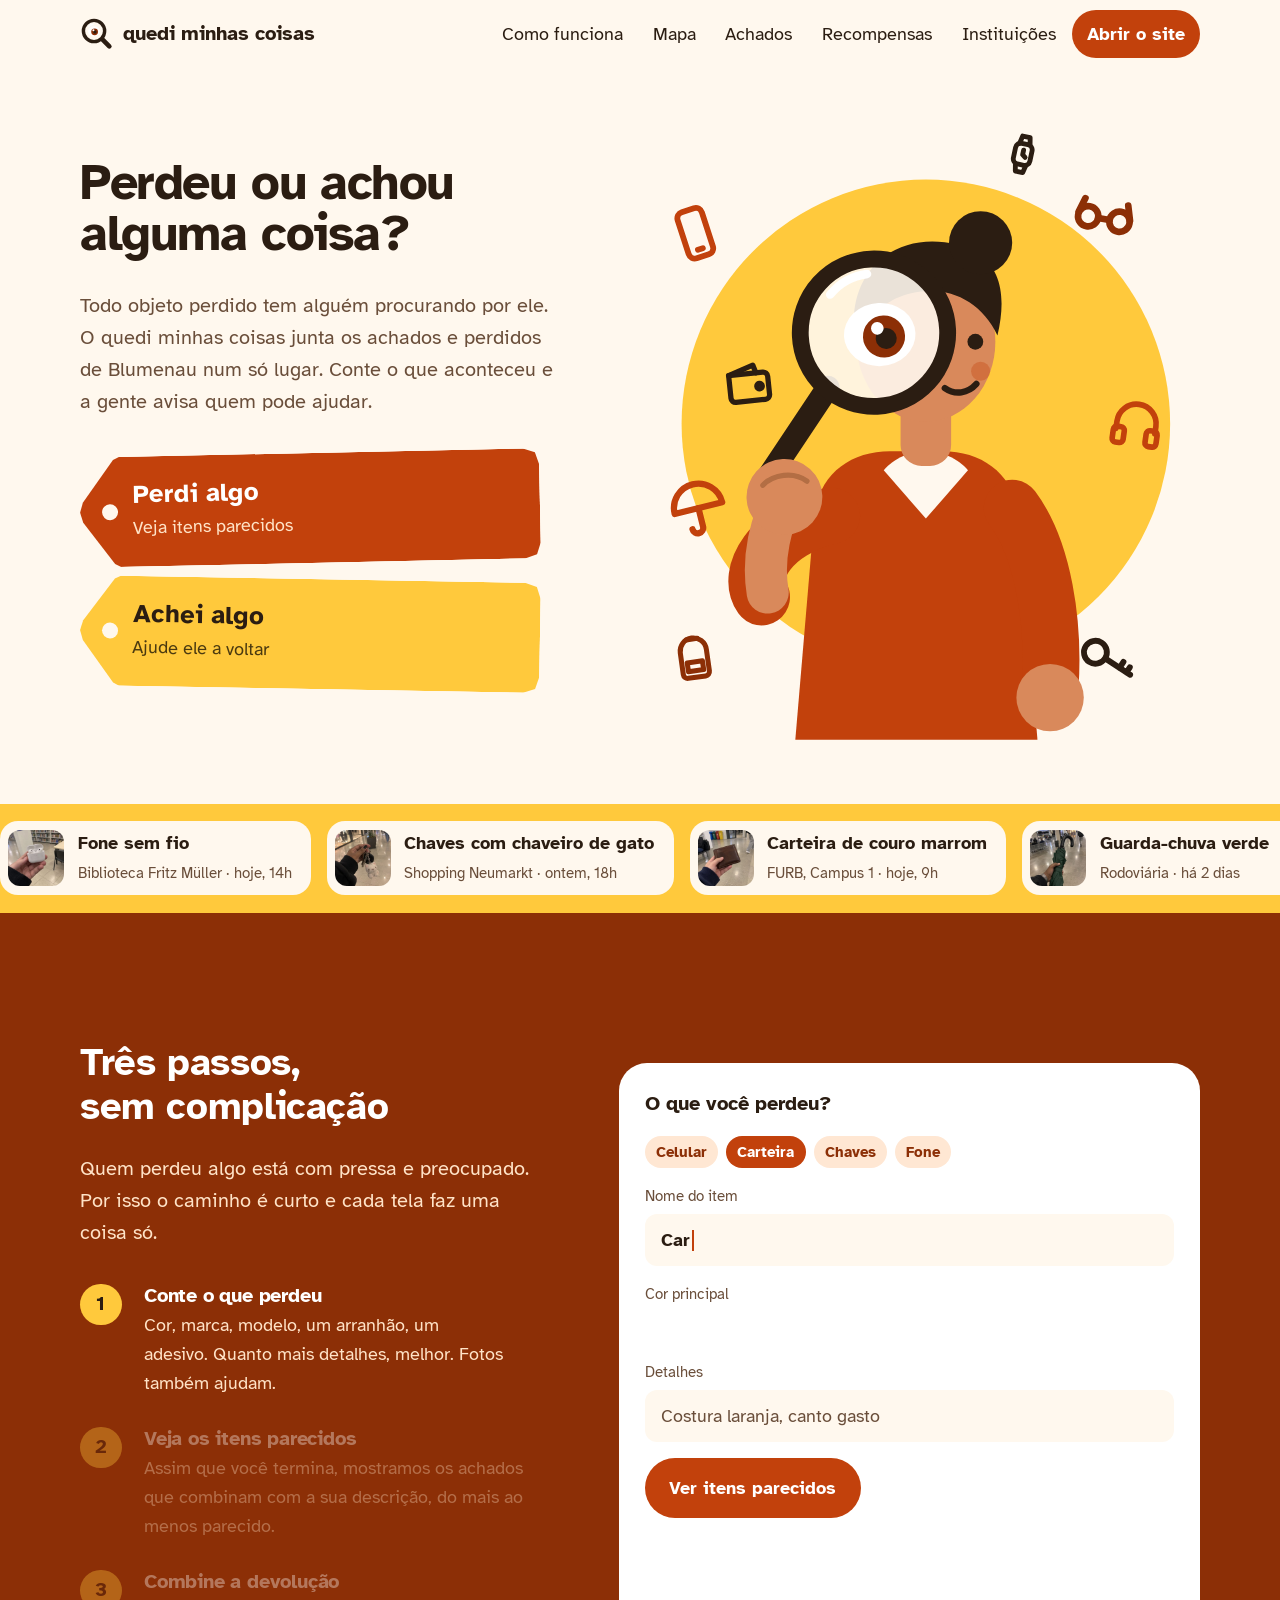
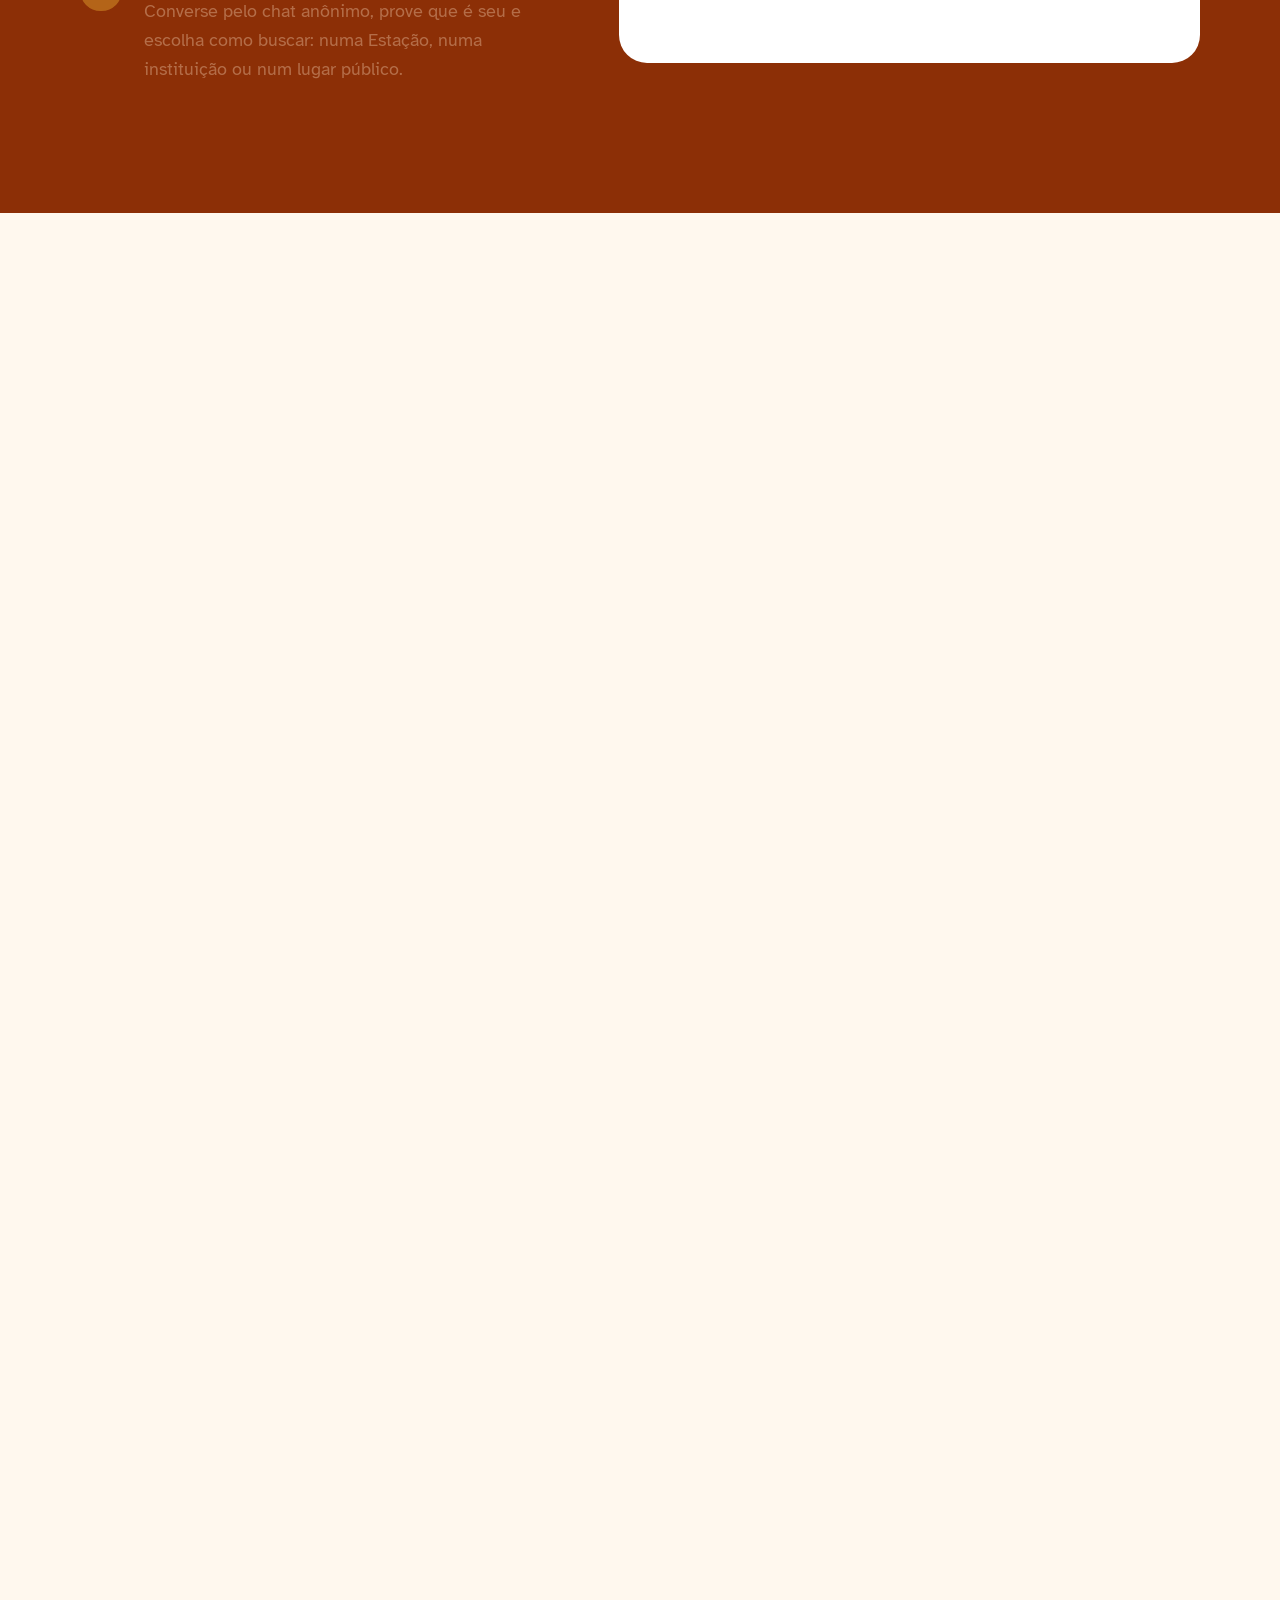
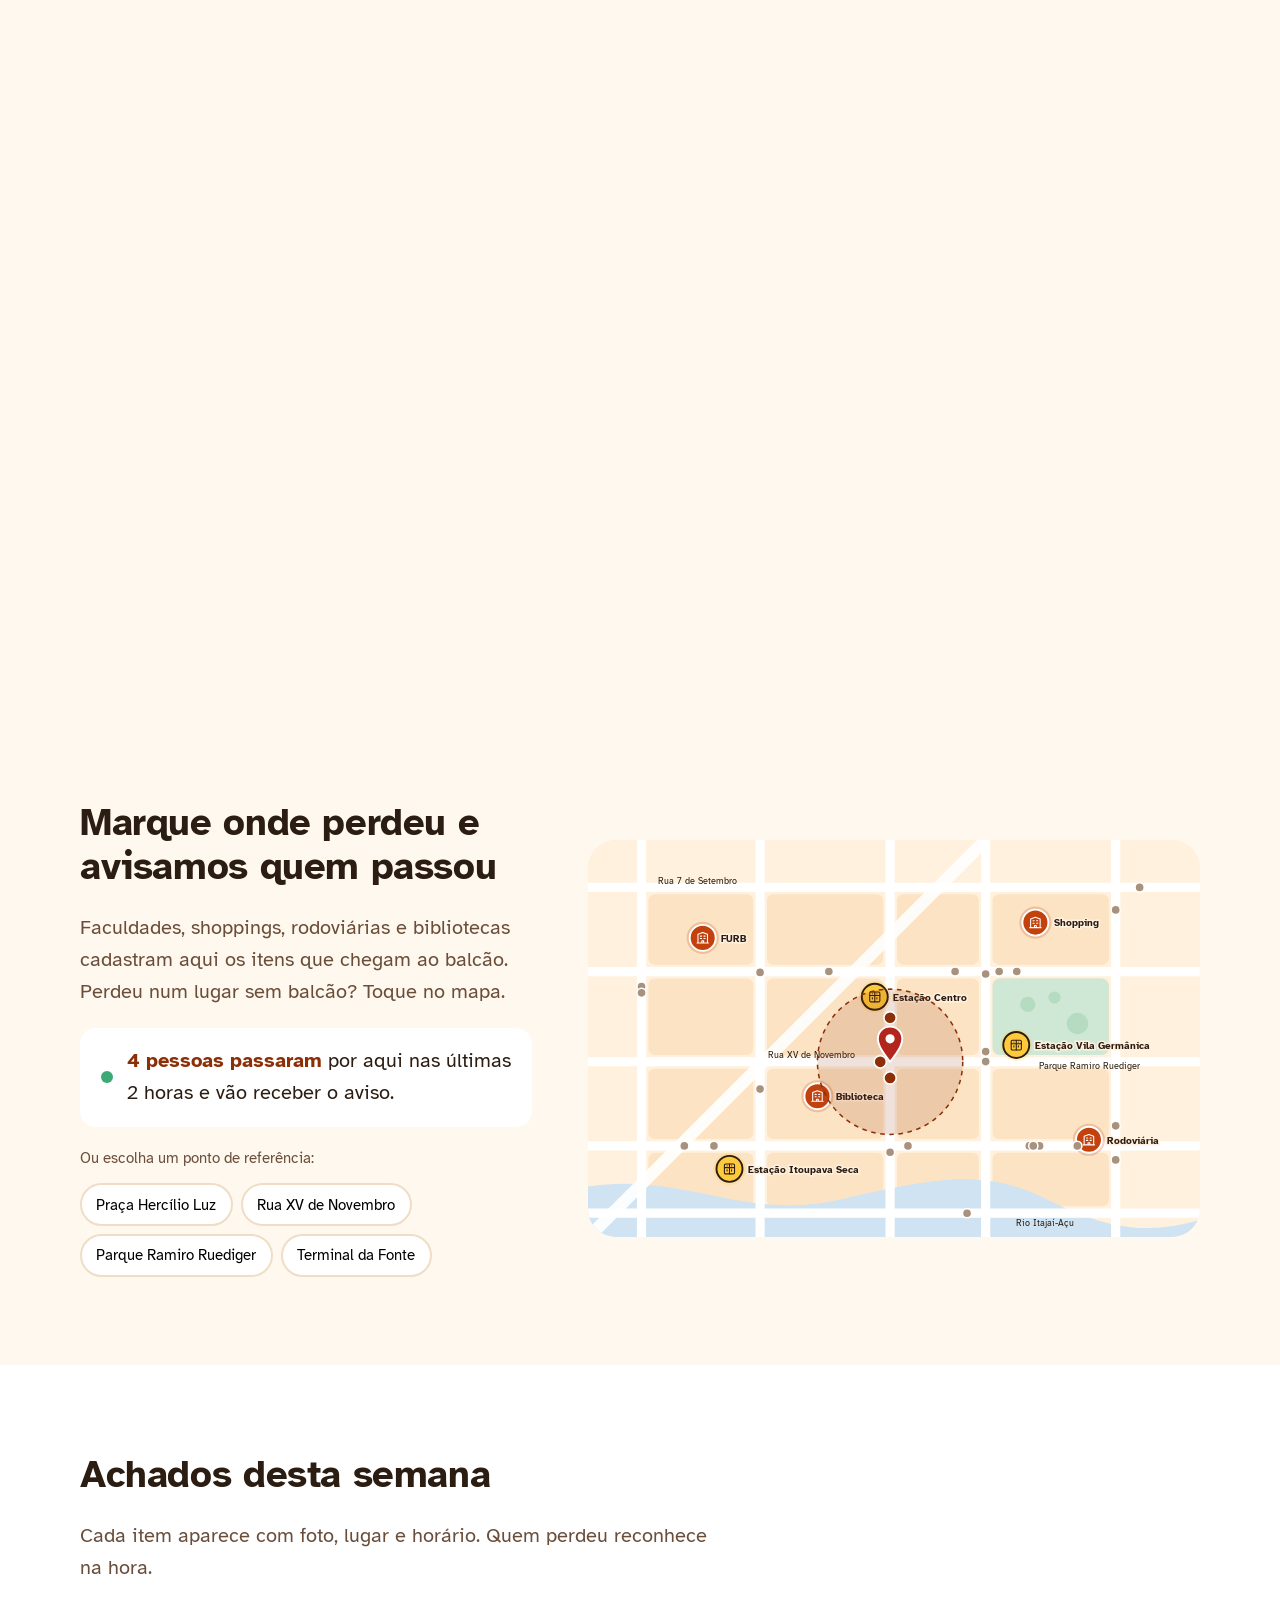
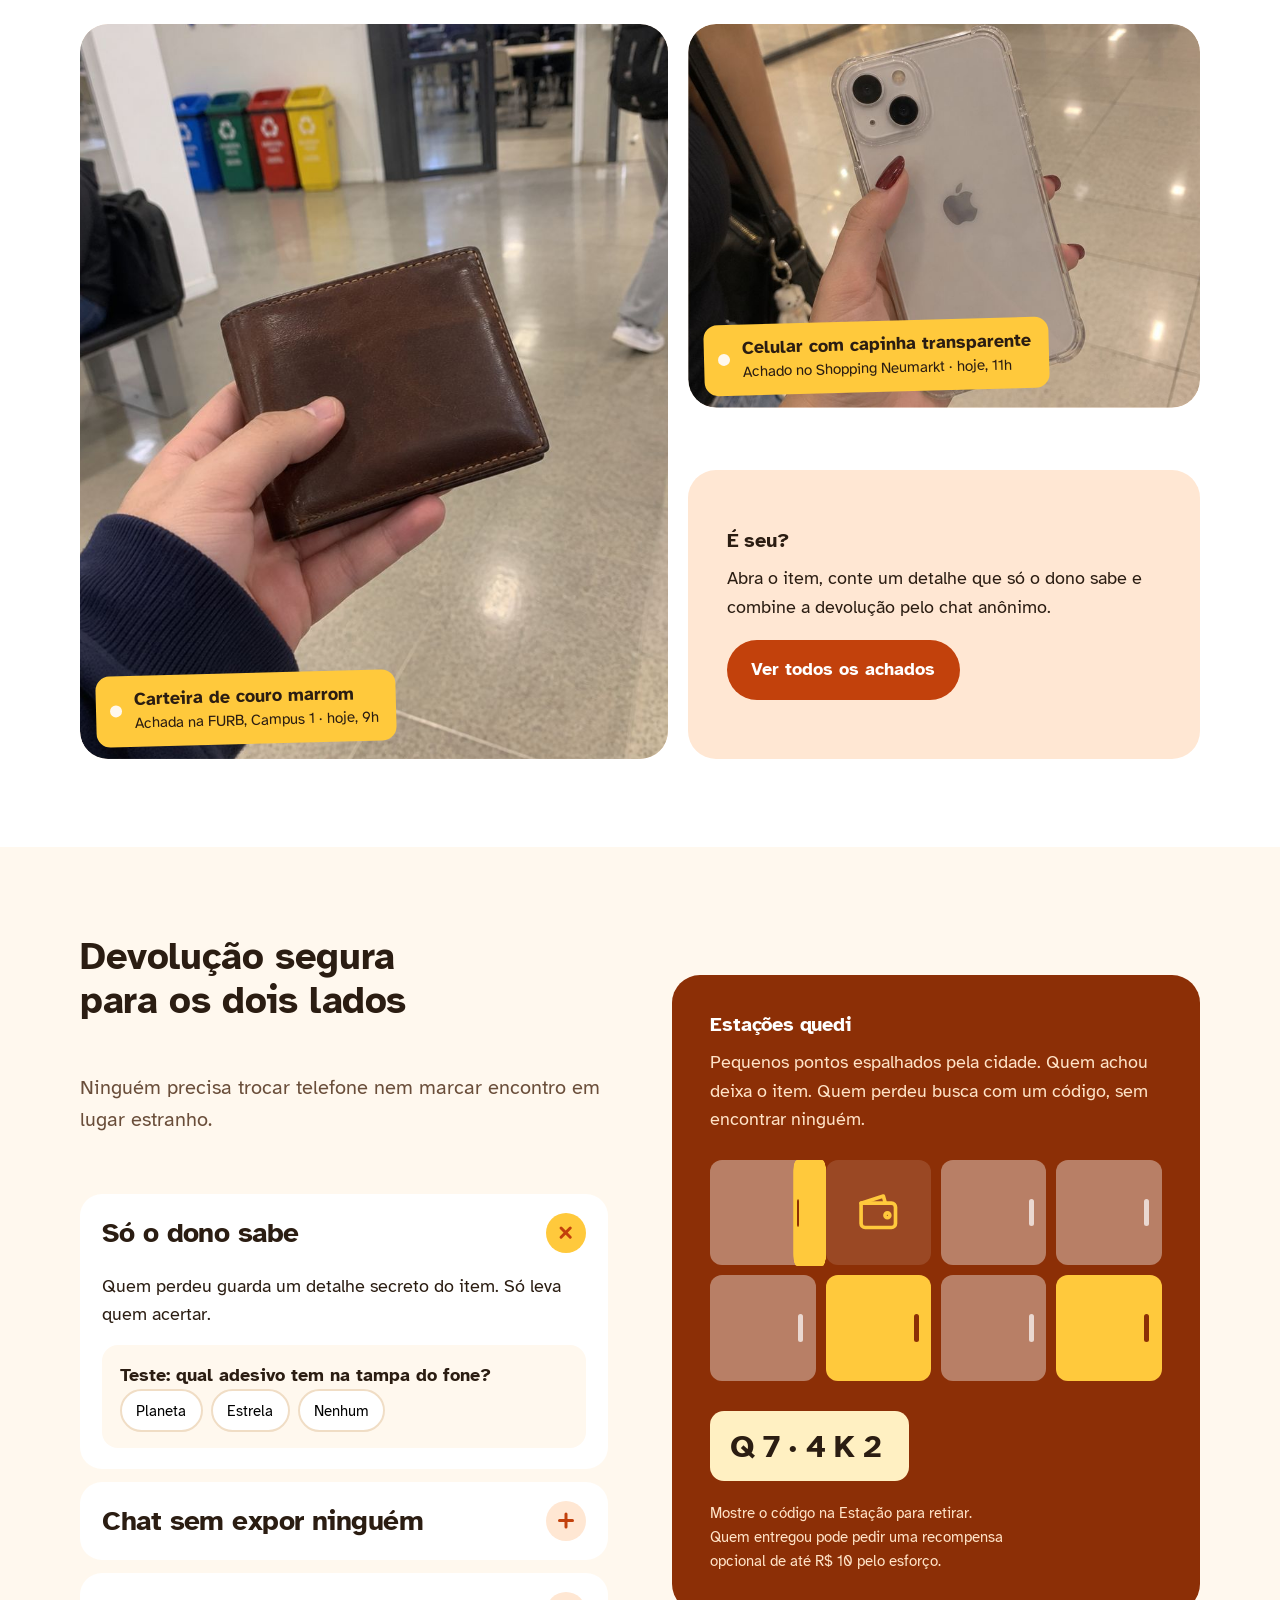
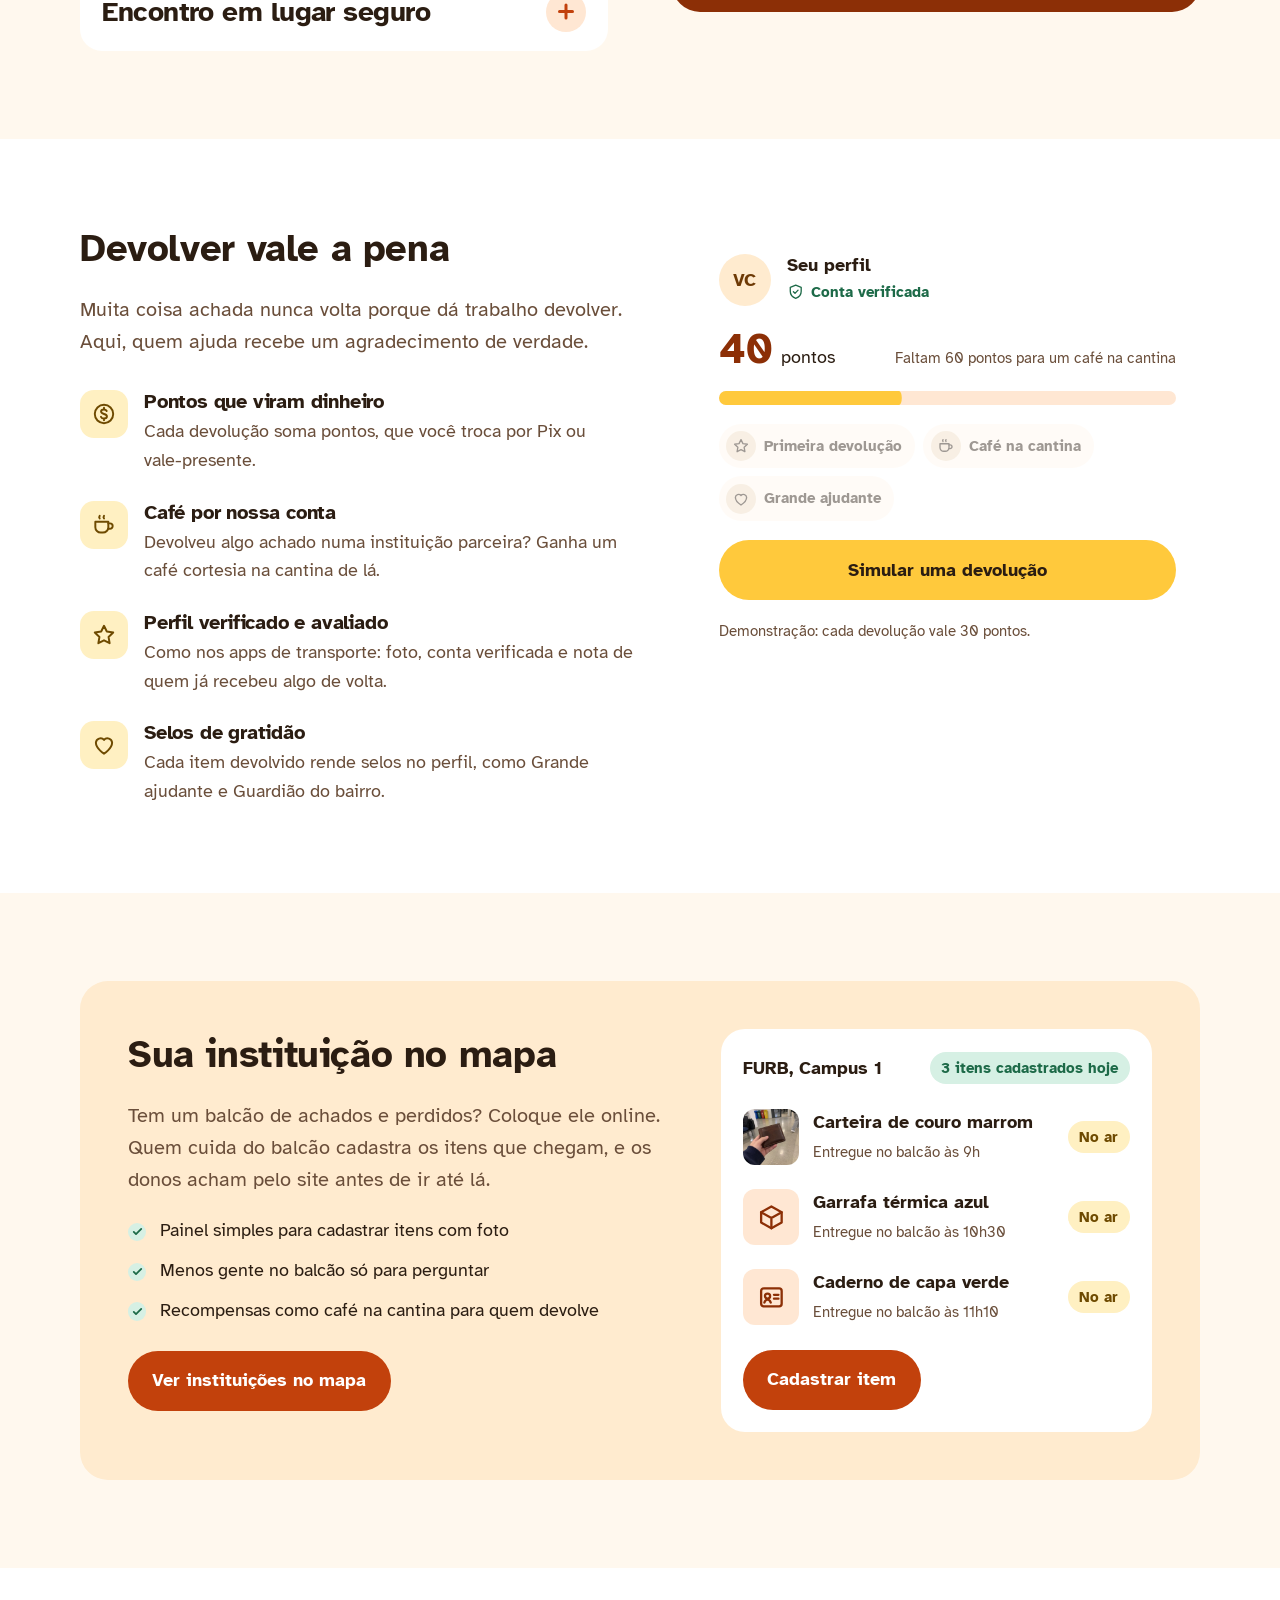
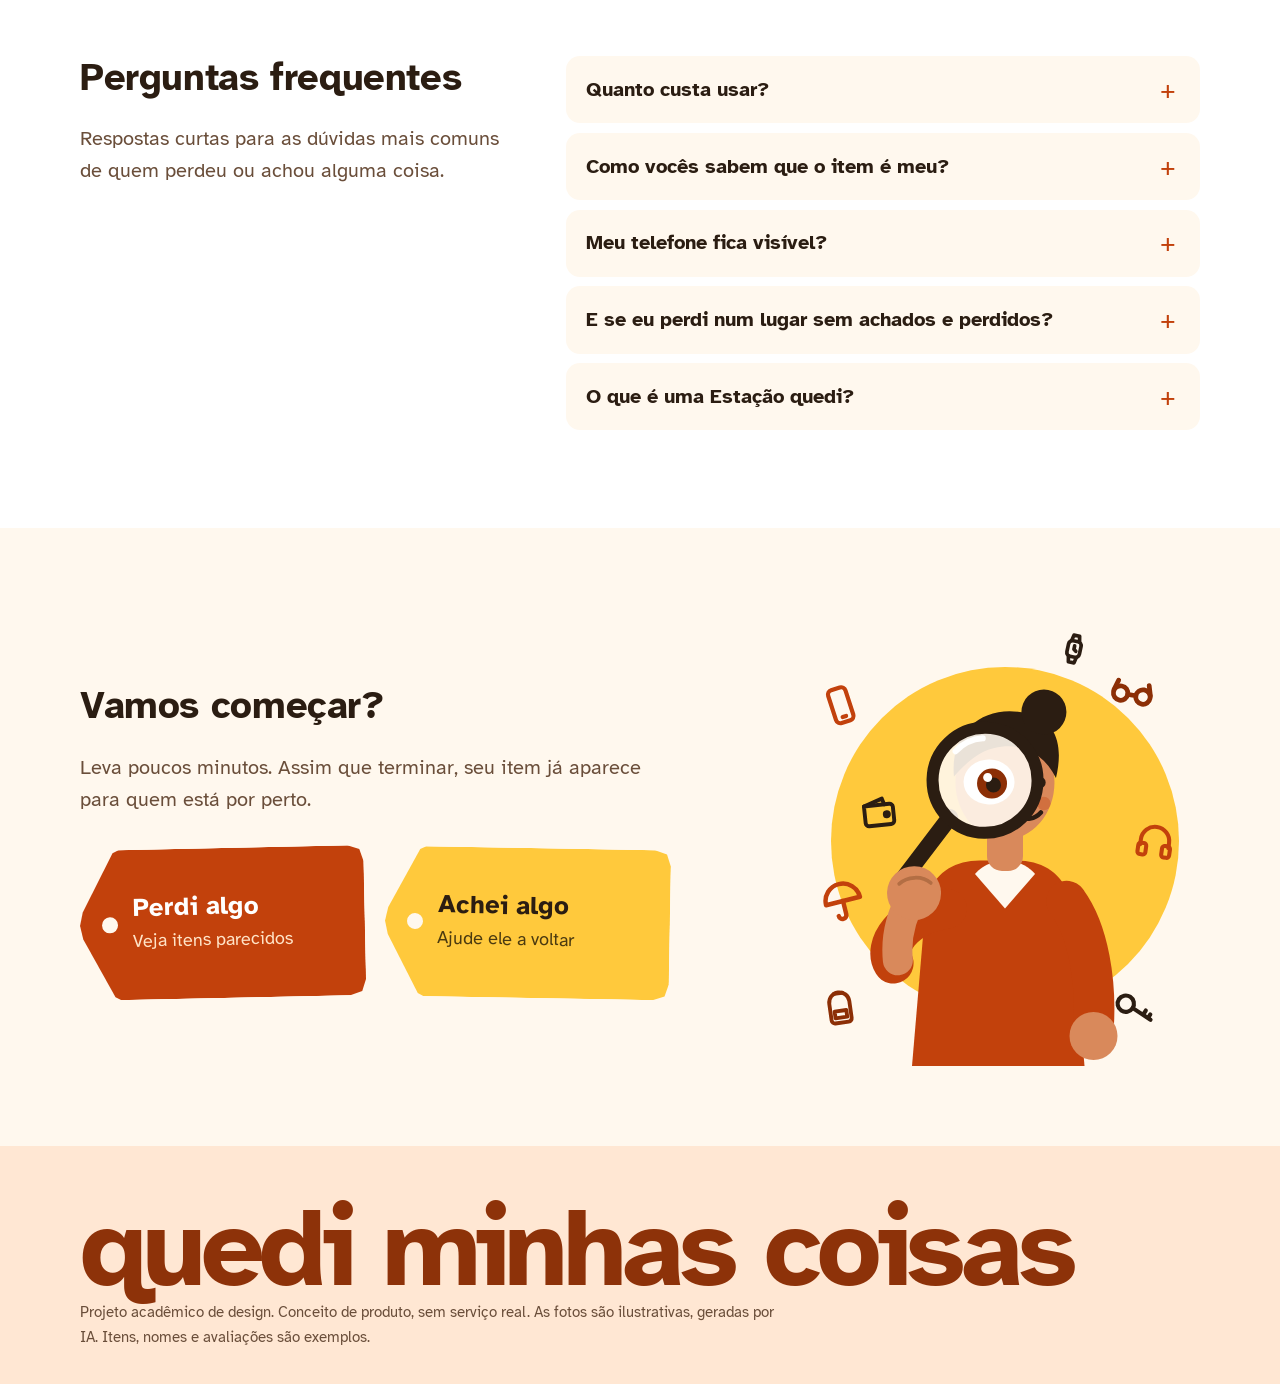
==== commit a3fd5c00: "Versão final do site de produto - Login de demonstração antes de entrar no site, com opção de pular " ====
--- a/index.html
+++ b/index.html
@@ -4,7 +4,7 @@
   <meta charset="utf-8">
   <meta name="viewport" content="width=device-width, initial-scale=1">
   <meta name="theme-color" content="#FFF8EE">
-  <title>quedi minhas coisas: achados e perdidos da cidade num só lugar</title>
+  <title>quedi minhas coisas: achados e perdidos de Blumenau num só lugar</title>
   <meta name="description" content="Perdeu ou achou alguma coisa? O quedi minhas coisas junta os achados e perdidos da cidade, encontra itens parecidos com o seu e ajuda na devolução segura.">
   <link rel="preconnect" href="https://fonts.googleapis.com">
   <link rel="preconnect" href="https://fonts.gstatic.com" crossorigin>
@@ -38,7 +38,7 @@
       <div class="wrap hero-grid">
         <div>
           <h1>Perdeu ou achou alguma coisa?</h1>
-          <p class="lead">Todo objeto perdido tem alguém procurando por ele. O quedi minhas coisas junta os achados e perdidos da cidade num só lugar. Conte o que aconteceu e a gente avisa quem pode ajudar.</p>
+          <p class="lead">Todo objeto perdido tem alguém procurando por ele. O quedi minhas coisas junta os achados e perdidos de Blumenau num só lugar. Conte o que aconteceu e a gente avisa quem pode ajudar.</p>
           <div class="tags">
             <a class="tag tag-lost" href="app.html#perdi">
               <span class="tag-text"><span class="tag-title">Perdi algo</span><span class="tag-sub">Veja itens parecidos</span></span>
@@ -49,15 +49,56 @@
           </div>
         </div>
         <div class="hero-side">
-          <figure class="hero-photo">
-            <img src="assets/img/fone-biblioteca.jpg" width="960" height="1280" fetchpriority="high"
-                 alt="Mão segurando um estojo de fone sem fio branco, aberto, dentro da Biblioteca Municipal">
-            <figcaption class="photo-tag">Achado na Biblioteca Municipal<br><span>Hoje, 14h · fone sem fio no estojo</span></figcaption>
-          </figure>
-          <div class="hope" aria-live="polite">
-            <span class="hope-dot" aria-hidden="true"></span>
-            <span>Este fone já foi mostrado para <strong data-count="30">30 pessoas</strong> que procuram algo parecido.</span>
-          </div>
+          <svg class="hero-art" viewBox="0 0 560 600" role="img" aria-label="Ilustração de uma pessoa procurando algo com uma lupa grande no olho direito">
+            <!-- fundo e confetes -->
+            <circle class="ha-sun" cx="300" cy="300" r="232" fill="#FFC93C"/>
+            <g class="ha-bits">
+              <g class="ha-bit"><g transform="rotate(-18 81 119)"><svg x="52.0" y="90.0" width="58" height="58" viewBox="0 0 24 24" fill="none" stroke="#C2410C" stroke-width="2.3" stroke-linecap="round" stroke-linejoin="round"><rect x="7" y="2.5" width="10" height="19" rx="2.5"/><path d="M11 18.5h2"/></svg></g></g>
+              <g class="ha-bit"><g transform="rotate(10 470 100)"><svg x="437.0" y="67.0" width="66" height="66" viewBox="0 0 24 24" fill="none" stroke="#8C2F06" stroke-width="2.3" stroke-linecap="round" stroke-linejoin="round"><circle cx="6.5" cy="14" r="3.5"/><circle cx="17.5" cy="14" r="3.5"/><path d="M10 14h4M3 13l1.5-5M21 13l-1.5-5"/></svg></g></g>
+              <g class="ha-bit"><g transform="rotate(-12 472 522)"><svg x="443.0" y="493.0" width="58" height="58" viewBox="0 0 24 24" fill="none" stroke="#2B1D12" stroke-width="2.3" stroke-linecap="round" stroke-linejoin="round"><circle cx="8" cy="9" r="4.5"/><path d="M11.3 12.2l8.2 8.3M16 17l2-2M18.3 19.3l1.7-1.7"/></svg></g></g>
+              <g class="ha-bit"><g transform="rotate(-14 84 380)"><svg x="53.0" y="349.0" width="62" height="62" viewBox="0 0 24 24" fill="none" stroke="#C2410C" stroke-width="2.3" stroke-linecap="round" stroke-linejoin="round"><path d="M3 12a9 9 0 0 1 18 0z"/><path d="M12 12v7a2 2 0 0 1-4 0"/></svg></g></g>
+              <g class="ha-bit"><g transform="rotate(8 500 300)"><svg x="472.0" y="272.0" width="56" height="56" viewBox="0 0 24 24" fill="none" stroke="#C2410C" stroke-width="2.3" stroke-linecap="round" stroke-linejoin="round"><path d="M4 15v-3a8 8 0 0 1 16 0v3"/><rect x="3" y="14" width="4.5" height="6.5" rx="1.5"/><rect x="16.5" y="14" width="4.5" height="6.5" rx="1.5"/></svg></g></g>
+              <g class="ha-bit"><g transform="rotate(-6 132 262)"><svg x="106.0" y="236.0" width="52" height="52" viewBox="0 0 24 24" fill="none" stroke="#2B1D12" stroke-width="2.3" stroke-linecap="round" stroke-linejoin="round"><path d="M3.5 7.5h15a2 2 0 0 1 2 2v8a2 2 0 0 1-2 2h-13a2 2 0 0 1-2-2z"/><path d="M3.5 7.5l11-3.5 1 3.5"/><circle cx="16.5" cy="13.5" r="1.2"/></svg></g></g>
+              <g class="ha-bit"><g transform="rotate(12 392 44)"><svg x="368.0" y="20.0" width="48" height="48" viewBox="0 0 24 24" fill="none" stroke="#2B1D12" stroke-width="2.3" stroke-linecap="round" stroke-linejoin="round"><rect x="8" y="7" width="8" height="10" rx="2.5"/><path d="M9.5 7l.7-3.5h3.6l.7 3.5M9.5 17l.7 3.5h3.6l.7-3.5"/><path d="M12 10v2.2l1.4 1"/></svg></g></g>
+              <g class="ha-bit"><g transform="rotate(-8 80 522)"><svg x="55.0" y="497.0" width="50" height="50" viewBox="0 0 24 24" fill="none" stroke="#8C2F06" stroke-width="2.3" stroke-linecap="round" stroke-linejoin="round"><path d="M6 9a6 6 0 0 1 12 0v10a2 2 0 0 1-2 2H8a2 2 0 0 1-2-2z"/><path d="M9.5 3.5h5M8.5 14h7v4h-7z"/></svg></g></g>
+            </g>
+            <!-- corpo -->
+            <g class="ha-body">
+              <path d="M176 600l18-212c4-40 34-62 72-62h50c38 0 68 22 72 62l18 212z" fill="#C2410C"/>
+              <path d="M300 326c26 0 40 18 40 18l-40 46-40-46s14-18 40-18z" fill="#FFF8EE"/>
+              <!-- braço que descansa -->
+              <path d="M382 380c30 40 40 110 36 170" fill="none" stroke="#C2410C" stroke-width="54" stroke-linecap="round"/>
+              <circle cx="418" cy="560" r="32" fill="#D9895B"/>
+              <!-- pescoço e cabeça -->
+              <rect x="276" y="270" width="48" height="70" rx="20" fill="#D9895B"/>
+              <g class="ha-head">
+              <ellipse cx="300" cy="222" rx="66" ry="76" fill="#D9895B"/>
+              <path d="M232 214c-6-64 44-98 98-84 40 10 48 44 38 86-16-34-48-48-82-40-20 4-38 20-54 38z" fill="#2B1D12"/>
+              <circle cx="352" cy="128" r="30" fill="#2B1D12"/>
+              <!-- olho esquerdo e boca -->
+              <circle class="ha-eye-l" cx="347" cy="222" r="7.5" fill="#2B1D12"/>
+              <circle class="ha-eye-r" cx="266" cy="226" r="7" fill="#2B1D12"/>
+              <path class="ha-mouth" d="M318 266c10 7 22 5 30-4" fill="none" stroke="#2B1D12" stroke-width="6" stroke-linecap="round"/>
+              <circle class="ha-cheek" cx="352" cy="250" r="9" fill="#C2410C" opacity=".35"/>
+              </g>
+            </g>
+            <!-- braço com a lupa no olho direito -->
+            <g class="ha-lens">
+              <path d="M214 392c-60 10-84 52-70 74" fill="none" stroke="#C2410C" stroke-width="54" stroke-linecap="round"/>
+              <path d="M150 462c-4-34 6-66 20-90" fill="none" stroke="#D9895B" stroke-width="40" stroke-linecap="round"/>
+              <path d="M150 360l66-90" stroke="#2B1D12" stroke-width="22" stroke-linecap="round"/>
+              <circle cx="170" cy="372" r="36" fill="#D9895B"/>
+              <path d="M150 360c10-10 30-12 42-2" fill="none" stroke="#B36E44" stroke-width="5" stroke-linecap="round"/>
+              <circle cx="262" cy="220" r="70" fill="#FFF8EE" fill-opacity=".9" stroke="#2B1D12" stroke-width="16"/>
+              <g class="ha-eye">
+                <ellipse cx="262" cy="222" rx="34" ry="30" fill="#fff"/>
+                <circle cx="266" cy="224" r="20" fill="#8C2F06"/>
+                <circle cx="268" cy="226" r="10" fill="#2B1D12"/>
+                <circle cx="260" cy="216" r="6" fill="#fff"/>
+              </g>
+              <path d="M222 182a54 54 0 0 1 36-18" fill="none" stroke="#fff" stroke-width="8" stroke-linecap="round"/>
+            </g>
+          </svg>
         </div>
       </div>
     </section>
@@ -66,13 +107,14 @@
     <section class="marquee" aria-label="Itens achados agora">
       <div class="marquee-track">
         <ul class="m-set">
-          <li class="m-item"><img src="assets/img/fone-biblioteca-sq.jpg" width="360" height="360" alt=""><span><strong>Fone sem fio</strong><br><small>Biblioteca Municipal · hoje, 14h</small></span></li>
-          <li class="m-item"><div class="thumb" data-icon="chaves"></div><span><strong>Chaves com chaveiro de gato</strong><br><small>Shopping Ponte Verde · ontem, 18h</small></span></li>
+          <li class="m-item"><img src="assets/img/fone-biblioteca-sq.jpg" width="360" height="360" alt=""><span><strong>Fone sem fio</strong><br><small>Biblioteca Fritz Müller · hoje, 14h</small></span></li>
+          <li class="m-item"><img src="assets/img/chaves-shopping-sq.jpg" width="360" height="360" alt=""><span><strong>Chaves com chaveiro de gato</strong><br><small>Shopping Neumarkt · ontem, 18h</small></span></li>
           <li class="m-item"><img src="assets/img/carteira-furb-sq.jpg" width="360" height="360" alt=""><span><strong>Carteira de couro marrom</strong><br><small>FURB, Campus 1 · hoje, 9h</small></span></li>
-          <li class="m-item"><div class="thumb" data-icon="guardachuva"></div><span><strong>Guarda-chuva verde</strong><br><small>Terminal Rodoviário · há 2 dias</small></span></li>
-          <li class="m-item"><img src="assets/img/celular-shopping-sq.jpg" width="360" height="360" alt=""><span><strong>Celular com capinha transparente</strong><br><small>Shopping Ponte Verde · hoje, 11h</small></span></li>
-          <li class="m-item"><div class="thumb" data-icon="oculos"></div><span><strong>Óculos de grau</strong><br><small>FURB, Campus 1 · há 4 dias</small></span></li>
-          <li class="m-item"><div class="thumb" data-icon="mochila"></div><span><strong>Mochila azul-marinho</strong><br><small>Biblioteca Municipal · ontem, 16h</small></span></li>
+          <li class="m-item"><img src="assets/img/guardachuva-rodoviaria-sq.jpg" width="360" height="360" alt=""><span><strong>Guarda-chuva verde</strong><br><small>Rodoviária · há 2 dias</small></span></li>
+          <li class="m-item"><img src="assets/img/celular-shopping-sq.jpg" width="360" height="360" alt=""><span><strong>Celular com capinha transparente</strong><br><small>Shopping Neumarkt · hoje, 11h</small></span></li>
+          <li class="m-item"><img src="assets/img/oculos-furb-sq.jpg" width="360" height="360" alt=""><span><strong>Óculos de grau</strong><br><small>FURB, Campus 1 · há 4 dias</small></span></li>
+          <li class="m-item"><img src="assets/img/mochila-biblioteca-sq.jpg" width="360" height="360" alt=""><span><strong>Mochila azul-marinho</strong><br><small>Biblioteca Fritz Müller · ontem, 16h</small></span></li>
+          <li class="m-item"><img src="assets/img/portacartoes-neumarkt-sq.jpg" width="360" height="360" alt=""><span><strong>Porta-cartões marrom</strong><br><small>Shopping Neumarkt · há 3 dias</small></span></li>
         </ul>
       </div>
     </section>
@@ -104,8 +146,8 @@
             <div class="hope"><span class="hope-dot"></span><span>Encontramos <strong>3 itens parecidos</strong> com a sua carteira.</span></div>
             <ul class="mock-list">
               <li class="match-row"><img class="thumb-photo" src="assets/img/carteira-furb-sq.jpg" width="360" height="360" alt=""><div><strong>Carteira de couro marrom</strong><br><span class="muted small">FURB · hoje, 9h</span><div class="bar"><span style="--p:.94"></span></div></div><div class="match-pct"><span data-pct="94">94%</span><small>parecido</small></div></li>
-              <li class="match-row"><div class="thumb" data-icon="carteira"></div><div><strong>Carteira preta com zíper</strong><br><span class="muted small">Terminal Rodoviário · 2 dias</span><div class="bar"><span style="--p:.63"></span></div></div><div class="match-pct"><span data-pct="63">63%</span><small>parecido</small></div></li>
-              <li class="match-row"><div class="thumb" data-icon="documentos"></div><div><strong>Porta-cartões marrom</strong><br><span class="muted small">Shopping Ponte Verde · 3 dias</span><div class="bar"><span style="--p:.48"></span></div></div><div class="match-pct"><span data-pct="48">48%</span><small>parecido</small></div></li>
+              <li class="match-row"><img class="thumb-photo" src="assets/img/carteira-rodoviaria-sq.jpg" width="360" height="360" alt=""><div><strong>Carteira preta com zíper</strong><br><span class="muted small">Rodoviária · 2 dias</span><div class="bar"><span style="--p:.63"></span></div></div><div class="match-pct"><span data-pct="63">63%</span><small>parecido</small></div></li>
+              <li class="match-row"><img class="thumb-photo" src="assets/img/portacartoes-neumarkt-sq.jpg" width="360" height="360" alt=""><div><strong>Porta-cartões marrom</strong><br><span class="muted small">Shopping Neumarkt · 3 dias</span><div class="bar"><span style="--p:.48"></span></div></div><div class="match-pct"><span data-pct="48">48%</span><small>parecido</small></div></li>
             </ul>
           </div>
 
@@ -118,7 +160,7 @@
             </div>
             <div class="pickup">
               <div class="code">Q7·4K2</div>
-              <p class="muted small">Código de retirada na Estação quedi Centro, Rua das Flores, 120</p>
+              <p class="muted small">Código de retirada na Estação quedi Centro, na Rua XV de Novembro</p>
             </div>
           </div>
         </div>
@@ -156,7 +198,7 @@
           </figure>
           <figure class="found-small">
             <img src="assets/img/celular-shopping.jpg" width="960" height="1280" loading="lazy" alt="Mão segurando um celular branco com capinha transparente num corredor de shopping">
-            <figcaption class="photo-tag">Celular com capinha transparente<br><span>Achado no Shopping Ponte Verde · hoje, 11h</span></figcaption>
+            <figcaption class="photo-tag">Celular com capinha transparente<br><span>Achado no Shopping Neumarkt · hoje, 11h</span></figcaption>
           </figure>
           <div class="found-note" data-reveal>
             <h3>É seu?</h3>
@@ -173,26 +215,54 @@
         <div class="station-copy">
           <h2 id="t-seg" data-reveal>Devolução segura para os dois lados</h2>
           <p class="lead" data-reveal>Ninguém precisa trocar telefone nem marcar encontro em lugar estranho.</p>
-          <div class="secret-row" data-reveal>
-            <img src="assets/img/fone-detalhe.jpg" width="720" height="688" loading="lazy" alt="Estojo de fone branco de perto, com pequenas manchas na tampa">
-            <div>
-              <h3>Só o dono sabe</h3>
-              <p>Ao cadastrar o item, você guarda uma característica em segredo, como uma mancha na tampa ou o papel de parede do celular. Para levar o item, é preciso acertar esse detalhe ou mandar uma foto antiga dele.</p>
-            </div>
-          </div>
-          <div data-reveal>
-            <h3>Chat anônimo</h3>
-            <p>Vocês conversam pelo site sem mostrar nome completo, telefone ou endereço.</p>
-          </div>
-          <div data-reveal>
-            <h3>Encontro em lugar público</h3>
-            <p>Se preferirem se encontrar, sugerimos lugares movimentados e horário comercial.</p>
+          <div class="safe" data-reveal>
+            <div class="safe-item is-open">
+              <h3><button type="button" class="safe-btn" aria-expanded="true" aria-controls="safe-1" id="safe-b1">Só o dono sabe<span class="safe-plus" aria-hidden="true"></span></button></h3>
+              <div class="safe-body" id="safe-1" role="region" aria-labelledby="safe-b1"><div class="safe-inner">
+                <p>Quem perdeu guarda um detalhe secreto do item. Só leva quem acertar.</p>
+                <div class="safe-demo" data-ui>
+                  <p class="safe-q">Teste: qual adesivo tem na tampa do fone?</p>
+                  <div class="safe-opts">
+                    <button type="button" class="map-filter" data-ans="0">Planeta</button>
+                    <button type="button" class="map-filter" data-ans="1">Estrela</button>
+                    <button type="button" class="map-filter" data-ans="0">Nenhum</button>
+                  </div>
+                  <p class="safe-res" aria-live="polite"></p>
+                </div>
+              </div></div>
+            </div>
+            <div class="safe-item">
+              <h3><button type="button" class="safe-btn" aria-expanded="false" aria-controls="safe-2" id="safe-b2">Chat sem expor ninguém<span class="safe-plus" aria-hidden="true"></span></button></h3>
+              <div class="safe-body" id="safe-2" role="region" aria-labelledby="safe-b2"><div class="safe-inner">
+                <p>Vocês combinam tudo pelo site. Telefone e endereço ficam escondidos.</p>
+                <div class="safe-demo safe-chat" data-ui>
+                  <p class="bubble them"><b>M.</b> Achei seu fone na biblioteca!</p>
+                  <p class="bubble me"><b>Você</b> Que alívio! Meu número é <span class="masked">(47) 9••••-••••</span></p>
+                  <p class="safe-res is-ok">Dados pessoais escondidos automaticamente.</p>
+                </div>
+              </div></div>
+            </div>
+            <div class="safe-item">
+              <h3><button type="button" class="safe-btn" aria-expanded="false" aria-controls="safe-3" id="safe-b3">Encontro em lugar seguro<span class="safe-plus" aria-hidden="true"></span></button></h3>
+              <div class="safe-body" id="safe-3" role="region" aria-labelledby="safe-b3"><div class="safe-inner">
+                <p>Se forem se encontrar, sugerimos lugares movimentados e horário comercial.</p>
+                <div class="safe-demo" data-ui>
+                  <p class="safe-q">Escolha onde combinar:</p>
+                  <div class="safe-opts">
+                    <button type="button" class="map-filter" data-meet="Shopping Neumarkt, às 15h">Shopping, 15h</button>
+                    <button type="button" class="map-filter" data-meet="Biblioteca Fritz Müller, às 10h">Biblioteca, 10h</button>
+                    <button type="button" class="map-filter" data-meet="Estação quedi Centro, quando quiser">Estação quedi</button>
+                  </div>
+                  <p class="safe-res" aria-live="polite"></p>
+                </div>
+              </div></div>
+            </div>
           </div>
         </div>
 
         <div class="station-card" data-reveal>
           <h3>Estações quedi</h3>
-          <p>Pequenos pontos espalhados pela cidade, como uma lavanderia de bairro. Quem achou deixa o item. Quem perdeu busca com um código, sem encontrar ninguém.</p>
+          <p>Pequenos pontos espalhados pela cidade. Quem achou deixa o item. Quem perdeu busca com um código, sem encontrar ninguém.</p>
           <div class="lockers-live" role="group" aria-label="Compartimentos de uma Estação quedi. Toque para abrir.">
             <button class="locker" type="button" aria-expanded="false" aria-label="Abrir compartimento vazio"><span class="inside"></span><span class="door"></span></button>
             <button class="locker is-full" type="button" aria-expanded="false" aria-label="Abrir compartimento com uma carteira"><span class="inside" data-icon="carteira"></span><span class="door"></span></button>
@@ -301,7 +371,7 @@
           </details>
           <details>
             <summary>O que é uma Estação quedi?</summary>
-            <p>Um ponto físico pequeno, como uma lavanderia de bairro ou uma agência dos Correios. Serve para a cidade toda: quem achou deixa o item lá, e o dono busca com um código.</p>
+            <p>Um ponto físico pequeno que serve para a cidade toda: quem achou deixa o item lá, e o dono busca com um código.</p>
           </details>
         </div>
       </div>
@@ -309,12 +379,66 @@
 
     <!-- ===== FINAL ===== -->
     <section class="section final" aria-labelledby="t-final">
-      <div class="wrap">
+      <div class="wrap final-grid">
+        <div>
         <h2 id="t-final" data-reveal>Vamos começar?</h2>
         <p class="lead" data-reveal>Leva poucos minutos. Assim que terminar, seu item já aparece para quem está por perto.</p>
         <div class="tags" data-reveal>
           <a class="tag tag-lost" href="app.html#perdi"><span class="tag-text"><span class="tag-title">Perdi algo</span><span class="tag-sub">Veja itens parecidos</span></span></a>
           <a class="tag tag-found" href="app.html#achei"><span class="tag-text"><span class="tag-title">Achei algo</span><span class="tag-sub">Ajude ele a voltar</span></span></a>
+        </div>
+        </div>
+        <div class="final-side">
+          <svg class="hero-art final-art" viewBox="0 0 560 600" aria-hidden="true">
+            <!-- fundo e confetes -->
+            <circle class="ha-sun" cx="300" cy="300" r="232" fill="#FFC93C"/>
+            <g class="ha-bits">
+              <g class="ha-bit"><g transform="rotate(-18 81 119)"><svg x="52.0" y="90.0" width="58" height="58" viewBox="0 0 24 24" fill="none" stroke="#C2410C" stroke-width="2.3" stroke-linecap="round" stroke-linejoin="round"><rect x="7" y="2.5" width="10" height="19" rx="2.5"/><path d="M11 18.5h2"/></svg></g></g>
+              <g class="ha-bit"><g transform="rotate(10 470 100)"><svg x="437.0" y="67.0" width="66" height="66" viewBox="0 0 24 24" fill="none" stroke="#8C2F06" stroke-width="2.3" stroke-linecap="round" stroke-linejoin="round"><circle cx="6.5" cy="14" r="3.5"/><circle cx="17.5" cy="14" r="3.5"/><path d="M10 14h4M3 13l1.5-5M21 13l-1.5-5"/></svg></g></g>
+              <g class="ha-bit"><g transform="rotate(-12 472 522)"><svg x="443.0" y="493.0" width="58" height="58" viewBox="0 0 24 24" fill="none" stroke="#2B1D12" stroke-width="2.3" stroke-linecap="round" stroke-linejoin="round"><circle cx="8" cy="9" r="4.5"/><path d="M11.3 12.2l8.2 8.3M16 17l2-2M18.3 19.3l1.7-1.7"/></svg></g></g>
+              <g class="ha-bit"><g transform="rotate(-14 84 380)"><svg x="53.0" y="349.0" width="62" height="62" viewBox="0 0 24 24" fill="none" stroke="#C2410C" stroke-width="2.3" stroke-linecap="round" stroke-linejoin="round"><path d="M3 12a9 9 0 0 1 18 0z"/><path d="M12 12v7a2 2 0 0 1-4 0"/></svg></g></g>
+              <g class="ha-bit"><g transform="rotate(8 500 300)"><svg x="472.0" y="272.0" width="56" height="56" viewBox="0 0 24 24" fill="none" stroke="#C2410C" stroke-width="2.3" stroke-linecap="round" stroke-linejoin="round"><path d="M4 15v-3a8 8 0 0 1 16 0v3"/><rect x="3" y="14" width="4.5" height="6.5" rx="1.5"/><rect x="16.5" y="14" width="4.5" height="6.5" rx="1.5"/></svg></g></g>
+              <g class="ha-bit"><g transform="rotate(-6 132 262)"><svg x="106.0" y="236.0" width="52" height="52" viewBox="0 0 24 24" fill="none" stroke="#2B1D12" stroke-width="2.3" stroke-linecap="round" stroke-linejoin="round"><path d="M3.5 7.5h15a2 2 0 0 1 2 2v8a2 2 0 0 1-2 2h-13a2 2 0 0 1-2-2z"/><path d="M3.5 7.5l11-3.5 1 3.5"/><circle cx="16.5" cy="13.5" r="1.2"/></svg></g></g>
+              <g class="ha-bit"><g transform="rotate(12 392 44)"><svg x="368.0" y="20.0" width="48" height="48" viewBox="0 0 24 24" fill="none" stroke="#2B1D12" stroke-width="2.3" stroke-linecap="round" stroke-linejoin="round"><rect x="8" y="7" width="8" height="10" rx="2.5"/><path d="M9.5 7l.7-3.5h3.6l.7 3.5M9.5 17l.7 3.5h3.6l.7-3.5"/><path d="M12 10v2.2l1.4 1"/></svg></g></g>
+              <g class="ha-bit"><g transform="rotate(-8 80 522)"><svg x="55.0" y="497.0" width="50" height="50" viewBox="0 0 24 24" fill="none" stroke="#8C2F06" stroke-width="2.3" stroke-linecap="round" stroke-linejoin="round"><path d="M6 9a6 6 0 0 1 12 0v10a2 2 0 0 1-2 2H8a2 2 0 0 1-2-2z"/><path d="M9.5 3.5h5M8.5 14h7v4h-7z"/></svg></g></g>
+            </g>
+            <!-- corpo -->
+            <g class="ha-body">
+              <path d="M176 600l18-212c4-40 34-62 72-62h50c38 0 68 22 72 62l18 212z" fill="#C2410C"/>
+              <path d="M300 326c26 0 40 18 40 18l-40 46-40-46s14-18 40-18z" fill="#FFF8EE"/>
+              <!-- braço que descansa -->
+              <path d="M382 380c30 40 40 110 36 170" fill="none" stroke="#C2410C" stroke-width="54" stroke-linecap="round"/>
+              <circle cx="418" cy="560" r="32" fill="#D9895B"/>
+              <!-- pescoço e cabeça -->
+              <rect x="276" y="270" width="48" height="70" rx="20" fill="#D9895B"/>
+              <g class="ha-head">
+              <ellipse cx="300" cy="222" rx="66" ry="76" fill="#D9895B"/>
+              <path d="M232 214c-6-64 44-98 98-84 40 10 48 44 38 86-16-34-48-48-82-40-20 4-38 20-54 38z" fill="#2B1D12"/>
+              <circle cx="352" cy="128" r="30" fill="#2B1D12"/>
+              <!-- olho esquerdo e boca -->
+              <circle class="ha-eye-l" cx="347" cy="222" r="7.5" fill="#2B1D12"/>
+              <circle class="ha-eye-r" cx="266" cy="226" r="7" fill="#2B1D12"/>
+              <path class="ha-mouth" d="M318 266c10 7 22 5 30-4" fill="none" stroke="#2B1D12" stroke-width="6" stroke-linecap="round"/>
+              <circle class="ha-cheek" cx="352" cy="250" r="9" fill="#C2410C" opacity=".35"/>
+              </g>
+            </g>
+            <!-- braço com a lupa no olho direito -->
+            <g class="ha-lens">
+              <path d="M214 392c-60 10-84 52-70 74" fill="none" stroke="#C2410C" stroke-width="54" stroke-linecap="round"/>
+              <path d="M150 462c-4-34 6-66 20-90" fill="none" stroke="#D9895B" stroke-width="40" stroke-linecap="round"/>
+              <path d="M150 360l66-90" stroke="#2B1D12" stroke-width="22" stroke-linecap="round"/>
+              <circle cx="170" cy="372" r="36" fill="#D9895B"/>
+              <path d="M150 360c10-10 30-12 42-2" fill="none" stroke="#B36E44" stroke-width="5" stroke-linecap="round"/>
+              <circle cx="262" cy="220" r="70" fill="#FFF8EE" fill-opacity=".9" stroke="#2B1D12" stroke-width="16"/>
+              <g class="ha-eye">
+                <ellipse cx="262" cy="222" rx="34" ry="30" fill="#fff"/>
+                <circle cx="266" cy="224" r="20" fill="#8C2F06"/>
+                <circle cx="268" cy="226" r="10" fill="#2B1D12"/>
+                <circle cx="260" cy="216" r="6" fill="#fff"/>
+              </g>
+              <path d="M222 182a54 54 0 0 1 36-18" fill="none" stroke="#fff" stroke-width="8" stroke-linecap="round"/>
+            </g>
+          </svg>
         </div>
       </div>
     </section>
--- a/css/style.css
+++ b/css/style.css
@@ -350,7 +350,7 @@
 .field { display: grid; gap: .45rem; margin-bottom: 1.4rem; }
 .field > label, .field > .label { font-weight: 700; }
 .hint { font-size: .95rem; color: var(--ink-soft); margin: 0; }
-input[type="text"], input[type="date"], input[type="time"], select, textarea {
+input[type="text"], input[type="email"], input[type="password"], input[type="date"], input[type="time"], select, textarea {
   font: inherit; font-size: 1.125rem; color: var(--ink);
   width: 100%; padding: .8rem 1rem; min-height: 52px;
   border: 2px solid var(--line); border-radius: var(--r-field); background: var(--surface);
@@ -602,3 +602,162 @@
 .home-map-note { margin: .7rem 0 0; }
 .hero .tags { grid-template-columns: 1fr; max-width: 460px; gap: 1rem; }
 .hero .tag { min-height: 110px; }
+
+.other-box { margin-top: 1.2rem; }
+.swatch label i.is-clear { background: repeating-conic-gradient(#E4DCD2 0 25%, #fff 0 50%) 0 0 / 10px 10px !important; }
+
+/* Busca de local */
+.loc-search { position: relative; margin-bottom: .4rem; }
+.loc-input { position: relative; }
+.loc-input .loc-ico { position: absolute; left: .9rem; top: 50%; translate: 0 -50%; width: 22px; height: 22px; color: var(--lago); pointer-events: none; }
+.loc-input .loc-ico svg { width: 100%; height: 100%; }
+.loc-input input { padding-left: 2.8rem; }
+.loc-list {
+  position: absolute; z-index: 20; left: 0; right: 0; top: calc(100% + .4rem);
+  margin: 0; padding: .4rem; list-style: none; max-height: 300px; overflow-y: auto; overscroll-behavior: contain;
+  background: var(--surface); border: 2px solid var(--line); border-radius: 18px;
+  box-shadow: 0 12px 32px rgba(43, 29, 18, .12);
+  transform-origin: top center; animation: loc-in .18s var(--ease-out);
+}
+@keyframes loc-in { from { opacity: 0; scale: .97; } }
+.loc-list li { display: flex; align-items: center; gap: .8rem; padding: .6rem .7rem; border-radius: 12px; cursor: pointer; }
+.loc-list li strong { display: block; font-weight: 600; }
+.loc-list li small { display: block; color: var(--ink-soft); font-size: .88rem; }
+.loc-list li[aria-selected="true"] { background: var(--lago-soft); }
+@media (hover: hover) and (pointer: fine) { .loc-list li[data-i]:hover { background: var(--lago-soft); } }
+.loc-ic { flex: none; display: grid; place-items: center; width: 38px; height: 38px; border-radius: 50%; background: var(--bg); color: var(--lago); }
+.loc-ic svg { width: 20px; height: 20px; }
+.loc-list .loc-empty { color: var(--ink-soft); cursor: default; }
+
+/* ---------- Entrar / criar conta ---------- */
+.auth { max-width: 460px; }
+.btn-google { width: 100%; justify-content: center; gap: .7rem; min-height: 56px; }
+.g-mark { display: grid; place-items: center; width: 28px; height: 28px; border-radius: 50%; background: var(--bg); font-weight: 800; color: var(--lago); }
+.auth-or { display: flex; align-items: center; gap: .8rem; margin: 1.6rem 0; color: var(--ink-soft); font-size: .95rem; }
+.auth-or::before, .auth-or::after { content: ""; flex: 1; height: 2px; border-radius: 2px; background: var(--line); }
+.pass-wrap { position: relative; }
+.pass-wrap input { padding-right: 3.4rem; }
+.pass-toggle { position: absolute; right: .4rem; top: 50%; translate: 0 -50%; width: 44px; height: 44px; display: grid; place-items: center; border: 0; border-radius: 12px; background: none; color: var(--ink-soft); cursor: pointer; }
+.pass-toggle svg { width: 22px; height: 22px; }
+.pass-toggle[aria-pressed="true"] { color: var(--lago); background: var(--lago-soft); }
+.pass-toggle:focus-visible { outline: 3px solid var(--lago); outline-offset: 2px; }
+.auth-submit { width: 100%; justify-content: center; }
+.auth-switch { margin: 1.4rem 0 .6rem; text-align: center; }
+.auth-note { text-align: center; }
+.link-btn { border: 0; background: none; padding: 0; font: inherit; font-weight: 700; color: var(--lago); text-decoration: underline; text-underline-offset: 3px; cursor: pointer; }
+.link-btn:focus-visible { outline: 3px solid var(--lago); outline-offset: 3px; border-radius: 4px; }
+
+.hero-art { width: 100%; height: auto; max-height: calc(100vh - 140px); display: block; overflow: visible; }
+
+/* nome do local ao tocar num ponto do mapa */
+.map-pin { cursor: pointer; }
+.map-pin:focus { outline: none; }
+.map-pin:focus-visible > circle:nth-child(2) { stroke: var(--ink); stroke-width: 4; }
+.map-tip {
+  position: absolute; z-index: 5; translate: -50% calc(-100% - 26px);
+  display: grid; gap: .1rem; min-width: 160px; max-width: 240px; padding: .6rem .8rem;
+  background: var(--ink); color: #fff; border-radius: 12px; font-size: .9rem; line-height: 1.3; pointer-events: none;
+  animation: tip-in .18s var(--ease-out);
+}
+.map-tip.is-below { translate: -50% 26px; }
+.map-tip strong { font-size: .98rem; }
+.map-tip span { color: #F0DDC5; font-size: .85rem; }
+@keyframes tip-in { from { opacity: 0; scale: .96; } }
+@media (prefers-reduced-motion: reduce) { .map-tip { animation: none; } }
+
+.auth-skip-row { margin: -.4rem 0 1.4rem; padding: .7rem 1rem; border-radius: 14px; background: var(--sol-soft); }
+
+/* legenda do mapa do início */
+.map-legend { list-style: none; margin: .9rem 0 0; padding: 0; display: flex; flex-wrap: wrap; gap: .6rem 1.4rem; font-size: .95rem; color: var(--ink-soft); }
+.map-legend li { display: flex; align-items: center; gap: .5rem; }
+.lg-pin { display: grid; place-items: center; width: 26px; height: 26px; border-radius: 50%; flex: none; }
+.lg-pin svg { width: 15px; height: 15px; }
+.lg-walker { width: 12px; height: 12px; border-radius: 50%; background: #A8927E; box-shadow: 0 0 0 2px #fff; flex: none; margin: 0 7px; }
+.map-legend .lg-tip { flex-basis: 100%; font-size: .9rem; }
+
+.me-pulse { transform-box: fill-box; transform-origin: center; animation: me-pulse 2.2s var(--ease-out) infinite; }
+@keyframes me-pulse { from { scale: 1; opacity: .9; } to { scale: 4.5; opacity: 0; } }
+@media (prefers-reduced-motion: reduce) { .me-pulse { animation: none; } }
+.lg-me { width: 16px; height: 16px; border-radius: 50%; background: #C2410C; box-shadow: 0 0 0 3px #fff, 0 0 0 6px rgba(194,65,12,.25); flex: none; margin: 0 5px; }
+
+/* ---------- Meu perfil (colorido) ---------- */
+.pf { display: grid; gap: 1.5rem; }
+.pf-head { background: var(--lago); color: #fff; border-radius: 28px; padding: 1.8rem; display: grid; gap: 1.3rem; }
+.pf-id { display: flex; align-items: center; gap: 1.1rem; flex-wrap: wrap; }
+.pf-avatar { width: 76px; height: 76px; font-size: 1.5rem; background: var(--sol); color: var(--ink); }
+.pf-head h1 { font-size: clamp(1.7rem, 3vw, 2.2rem); margin: 0; color: #fff; }
+.pf-verified { display: inline-flex; align-items: center; gap: .35rem; margin-top: .3rem; padding: .25rem .7rem .25rem .45rem; border-radius: 999px; background: rgba(255,255,255,.18); font-weight: 700; font-size: .95rem; }
+.pf-verified svg { width: 18px; height: 18px; }
+.pf-logout { margin-left: auto; color: #fff; }
+.pf-logout:focus-visible { outline-color: #fff; }
+.pf-seals { display: flex; flex-wrap: wrap; gap: .6rem; }
+.pf-seals .seal { background: var(--sol); }
+.pf-seals .seal i { background: #fff; color: var(--lago-deep); }
+.pf-seals .seal.is-locked { background: rgba(255,255,255,.16); color: #fff; }
+.pf-seals .seal.is-locked i { background: rgba(255,255,255,.25); color: #fff; }
+.pf-stats { display: grid; grid-template-columns: repeat(3, 1fr); gap: .8rem; }
+.pf-stat { border-radius: 18px; padding: .9rem 1.1rem; display: grid; gap: .1rem; }
+.pf-stat b { font-size: clamp(1.8rem, 4vw, 2.4rem); line-height: 1; font-variant-numeric: tabular-nums; letter-spacing: -.02em; }
+.pf-stat span { font-size: .95rem; font-weight: 600; }
+.st-sol { background: var(--sol); color: var(--ink); }
+.st-cream { background: var(--bg); color: var(--lago-deep); }
+.st-deep { background: var(--lago-deep); color: #fff; }
+
+.pf-grid { display: grid; grid-template-columns: 1fr 1fr; gap: 1.5rem; align-items: start; }
+.pf-card { border-radius: 24px; padding: 1.5rem; }
+.pf-card h2 { display: flex; align-items: center; gap: .7rem; font-size: 1.45rem; margin: 0 0 1rem; letter-spacing: -.02em; }
+.pf-ic { display: grid; place-items: center; width: 42px; height: 42px; border-radius: 50%; flex: none; }
+.pf-ic svg { width: 24px; height: 24px; }
+.pf-lost { background: var(--lago-soft); }
+.pf-lost .pf-ic { background: var(--lago); color: #fff; }
+.pf-found { background: var(--sol-soft); }
+.pf-found .pf-ic { background: var(--sol); color: var(--ink); }
+.pf-reviews { background: var(--sol); }
+.pf-reviews .pf-ic { background: #fff; color: var(--lago); }
+.pf-points { background: var(--lago-deep); color: #fff; }
+.pf-points .pf-ic { background: var(--sol); color: var(--ink); }
+.pf-sub { margin: -.4rem 0 1rem; color: #FFE3C7; }
+.pf-sub strong { color: var(--sol); }
+
+.pf .my-item { background: var(--surface); border: 0; border-radius: 16px; padding: .7rem .8rem; margin-bottom: .6rem; }
+.pf .my-item:last-child { margin-bottom: 0; }
+.pf .my-item .thumb { width: 54px; height: 54px; border-radius: 14px; overflow: hidden; background: var(--bg); color: var(--lago); }
+.pf .my-item .thumb img { width: 100%; height: 100%; object-fit: cover; }
+.pf .my-item .thumb svg { width: 26px; height: 26px; }
+.pf .my-item strong { display: block; }
+.pf .my-item .small { color: var(--ink-soft); }
+.chip-lago { background: var(--lago); color: #fff; }
+.pf-found .chip-sol { background: var(--sol); color: var(--ink); }
+
+.pf-review { background: var(--surface); border-radius: 16px; padding: .9rem 1rem; margin-bottom: .6rem; }
+.pf-review:last-child { margin-bottom: 0; }
+.pf-stars { color: var(--lago); letter-spacing: .12em; font-size: 1.05rem; }
+.pf-review p { margin: .2rem 0 .3rem; font-size: 1.08rem; font-weight: 600; }
+.pf-review span { color: var(--ink-soft); font-size: .92rem; }
+
+.pf-points .redeem-row { background: rgba(255,255,255,.1); border: 0; border-radius: 16px; padding: .8rem .9rem; margin-bottom: .6rem; }
+.pf-points .redeem-row:last-child { margin-bottom: 0; }
+.pf-points .redeem-row strong { display: block; }
+.pf-points .redeem-row .small { color: #FFE3C7; }
+.pf-points .redeem-row .ico { background: var(--sol); color: var(--ink); }
+.pf-points .redeem-row.r2 .ico { background: #fff; color: var(--lago); }
+.pf-points .redeem-row.r3 .ico { background: var(--lago); color: #fff; }
+.pf-points .redeem-row.r4 .ico { background: rgba(255,255,255,.2); color: #fff; }
+.pf-bar { height: 6px; border-radius: 6px; background: rgba(255,255,255,.18); margin-top: .45rem; overflow: hidden; }
+.pf-bar span { display: block; height: 100%; border-radius: inherit; background: var(--sol); }
+.pf-points .btn-lago { background: var(--sol); color: var(--ink); border-color: var(--sol); }
+.pf-points .btn-quiet[disabled] { background: transparent; color: #FFE3C7; border-color: rgba(255,255,255,.3); cursor: not-allowed; }
+
+@media (max-width: 860px) { .pf-grid { grid-template-columns: 1fr; } }
+@media (max-width: 520px) {
+  .pf-head { padding: 1.3rem; border-radius: 22px; }
+  .pf-stats { gap: .5rem; } .pf-stat { padding: .7rem .8rem; } .pf-stat span { font-size: .82rem; }
+  .pf-logout { margin-left: 0; }
+}
+@media (max-width: 560px) {
+  .pf .my-item { display: grid; grid-template-columns: 54px 1fr; column-gap: .9rem; row-gap: .5rem; }
+  .pf .my-item .chip { grid-column: 2; justify-self: start; }
+  .pf-points .redeem-row { display: grid; grid-template-columns: 44px 1fr; column-gap: 1rem; row-gap: .6rem; }
+  .pf-points .redeem-row .btn { grid-column: 2; justify-self: start; }
+  .pf-card { padding: 1.2rem; }
+}
--- a/css/landing.css
+++ b/css/landing.css
@@ -164,3 +164,48 @@
   .m-item { transition: translate .2s var(--ease-out); }
   .m-item:hover { translate: 0 -3px; }
 }
+
+/* ---------- Devolução segura: acordeão interativo ---------- */
+.safe { margin-top: 2rem; display: grid; gap: .8rem; }
+.safe-item { background: var(--surface); border-radius: 22px; }
+.safe-item h3 { margin: 0; }
+.safe-btn {
+  width: 100%; display: flex; align-items: center; justify-content: space-between; gap: 1rem;
+  padding: 1.2rem 1.4rem; border: 0; background: none; cursor: pointer; text-align: left;
+  font: inherit; font-size: clamp(1.35rem, 2.2vw, 1.75rem); font-weight: 800; letter-spacing: -.02em; color: var(--ink);
+  border-radius: 22px;
+}
+.safe-btn:focus-visible { outline: 3px solid var(--lago); outline-offset: 2px; }
+.safe-plus { position: relative; flex: none; width: 40px; height: 40px; border-radius: 50%; background: var(--lago-soft); transition: rotate .3s var(--ease-out), background-color .2s ease; }
+.safe-plus::before, .safe-plus::after { content: ""; position: absolute; left: 50%; top: 50%; width: 16px; height: 3px; margin: -1.5px 0 0 -8px; border-radius: 2px; background: var(--lago); }
+.safe-plus::after { rotate: 90deg; }
+.safe-item.is-open .safe-plus { rotate: 135deg; background: var(--sol); }
+.safe-body { display: grid; grid-template-rows: 0fr; transition: grid-template-rows .4s var(--ease-out); }
+.safe-item.is-open .safe-body { grid-template-rows: 1fr; }
+.safe-inner { overflow: hidden; padding: 0 1.4rem; }
+.safe-inner > p { margin: 0 0 1rem; font-size: 1.1rem; }
+.safe-item.is-open .safe-inner { padding-bottom: 1.3rem; }
+.safe-demo { background: var(--bg); border-radius: 16px; padding: 1rem 1.1rem; }
+.safe-q { margin: 0 0 .7rem; font-weight: 700; }
+.safe-opts { display: flex; flex-wrap: wrap; gap: .5rem; }
+.safe-opts .map-filter { transition: scale .16s var(--ease-out), background-color .2s ease, border-color .2s ease; }
+.safe-opts .map-filter:active { scale: .97; }
+.safe-opts .is-right { border-color: #2E7D4F; background: #DDF1E4; font-weight: 700; }
+.safe-opts .is-wrong { border-color: #B3261E; background: #FBE3E1; animation: nope .35s var(--ease-out); }
+@keyframes nope { 25% { translate: -5px 0; } 75% { translate: 5px 0; } }
+.safe-res { margin: .7rem 0 0; min-height: 1.5em; font-weight: 600; }
+.safe-res:empty { display: none; }
+.safe-res.is-ok { color: #2E7D4F; }
+.safe-res.is-bad { color: #B3261E; }
+.safe-chat { display: grid; gap: .5rem; }
+.safe-chat .bubble { margin: 0; max-width: 85%; padding: .6rem .9rem; border-radius: 16px; background: var(--surface); }
+.safe-chat .bubble b { display: block; font-size: .85rem; color: var(--ink-soft); }
+.safe-chat .me { justify-self: end; background: var(--lago-soft); }
+.masked { font-variant-numeric: tabular-nums; background: var(--sol); padding: 0 .3rem; border-radius: 6px; }
+@media (prefers-reduced-motion: reduce) { .safe-body, .safe-plus { transition: none; } .safe-opts .is-wrong { animation: none; } }
+
+/* ---------- Final com personagem ---------- */
+.final-grid { display: grid; grid-template-columns: 1.1fr .9fr; gap: 3rem; align-items: center; }
+.final-side { justify-self: end; width: 100%; max-width: 420px; }
+.final-art { max-height: 460px; }
+@media (max-width: 860px) { .final-grid { grid-template-columns: 1fr; gap: 2rem; } .final-side { justify-self: center; max-width: 320px; } }
